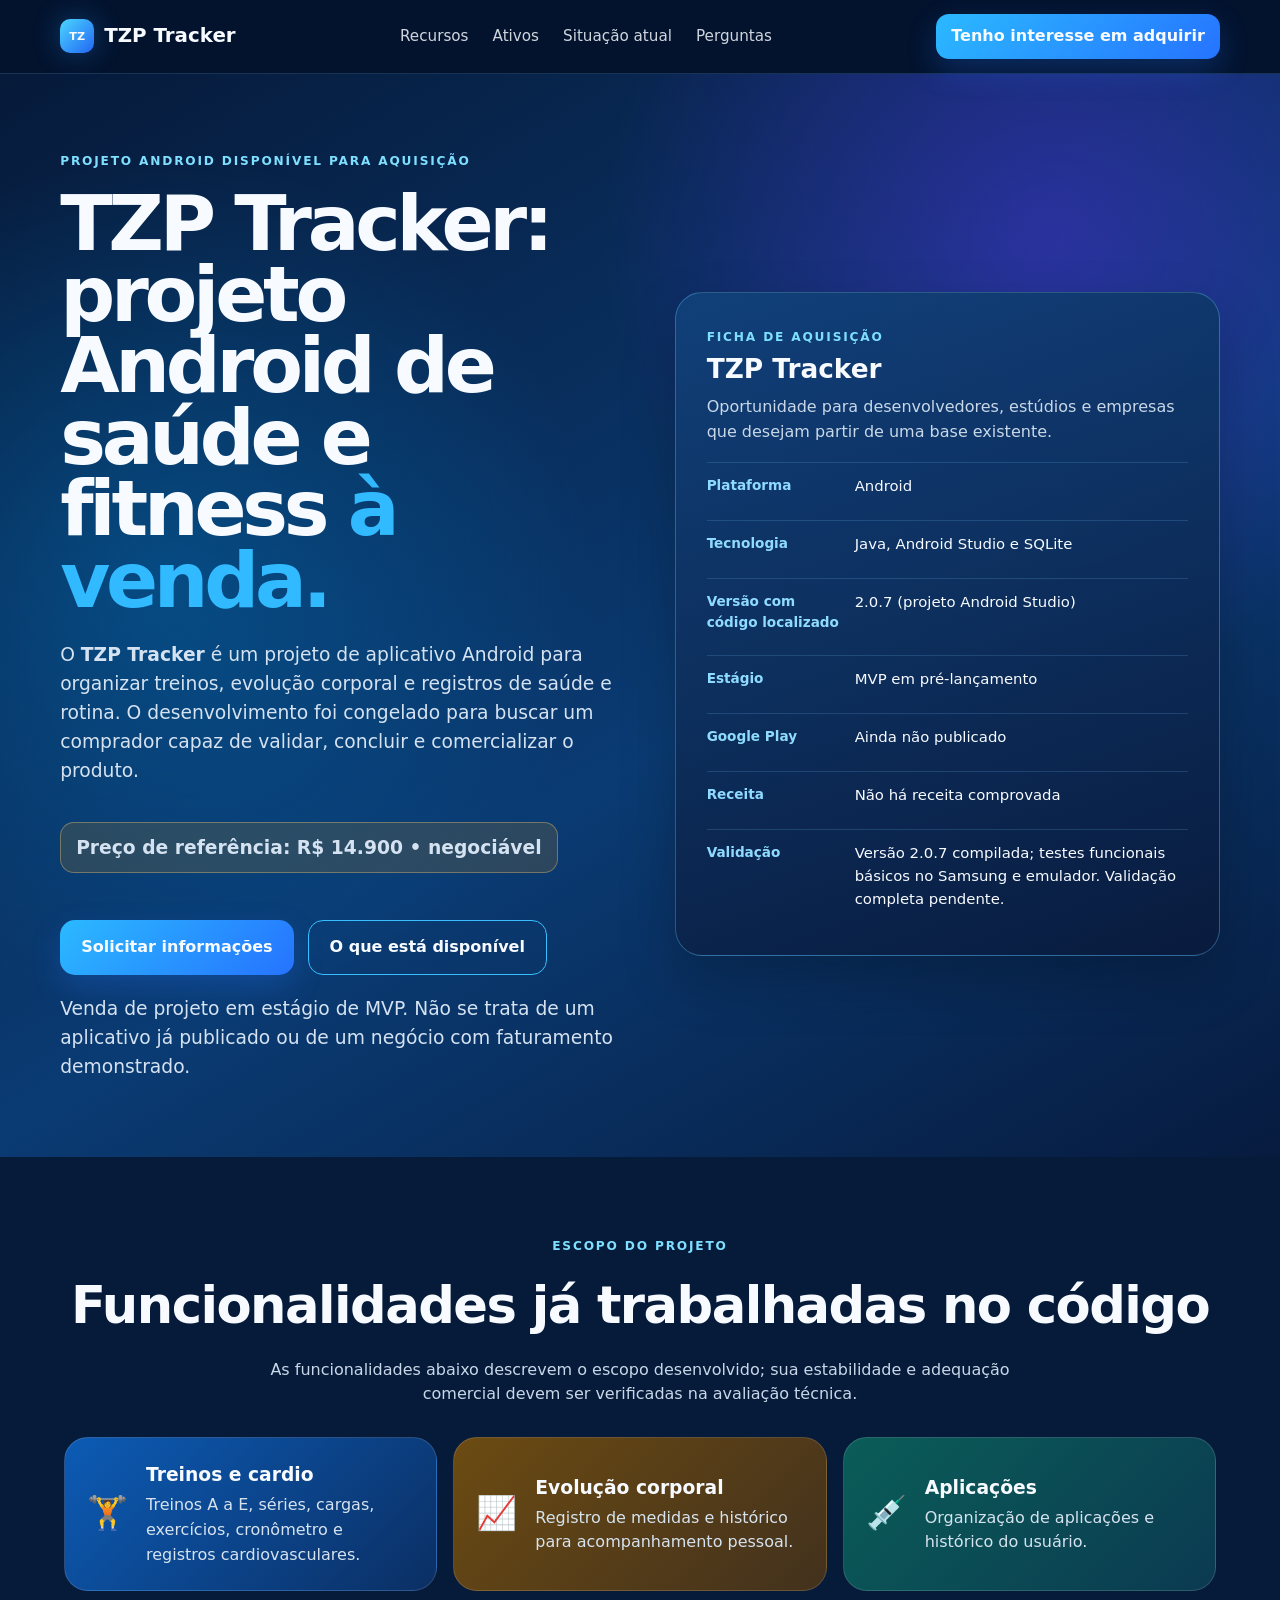
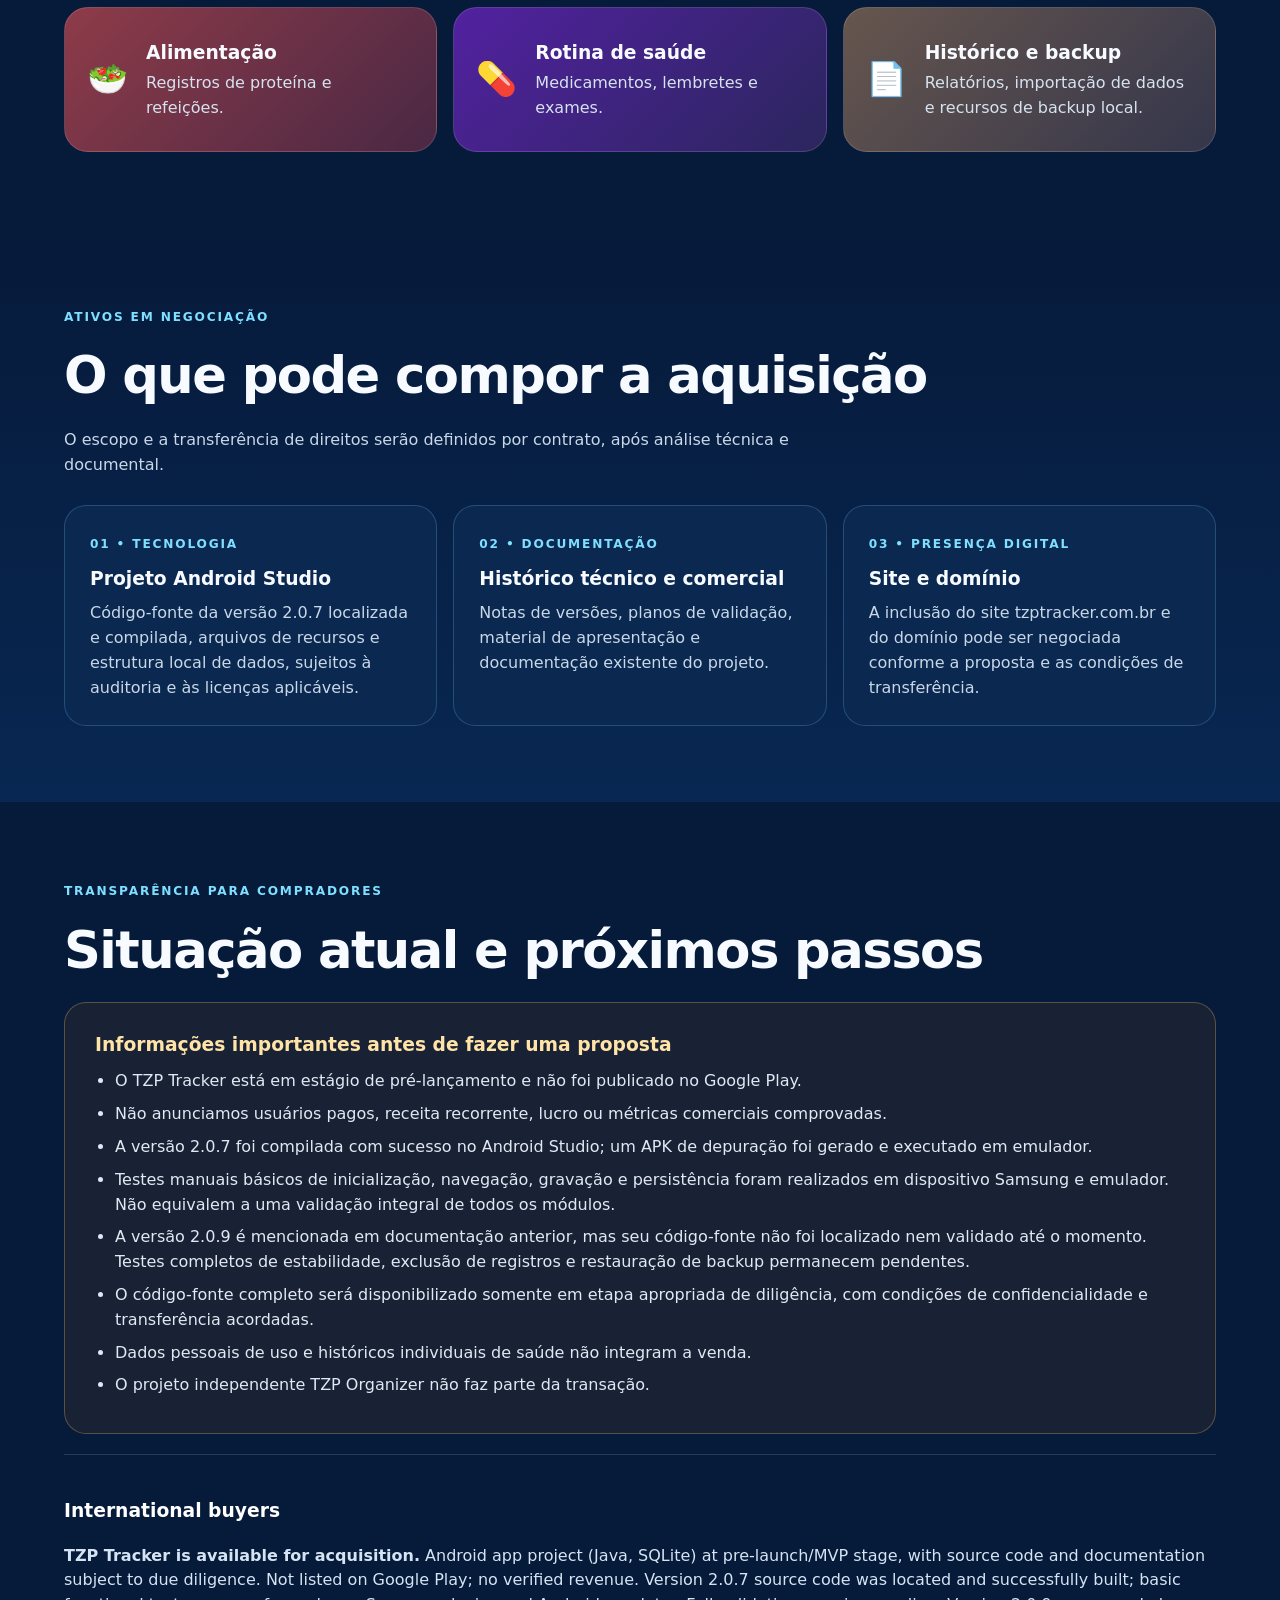
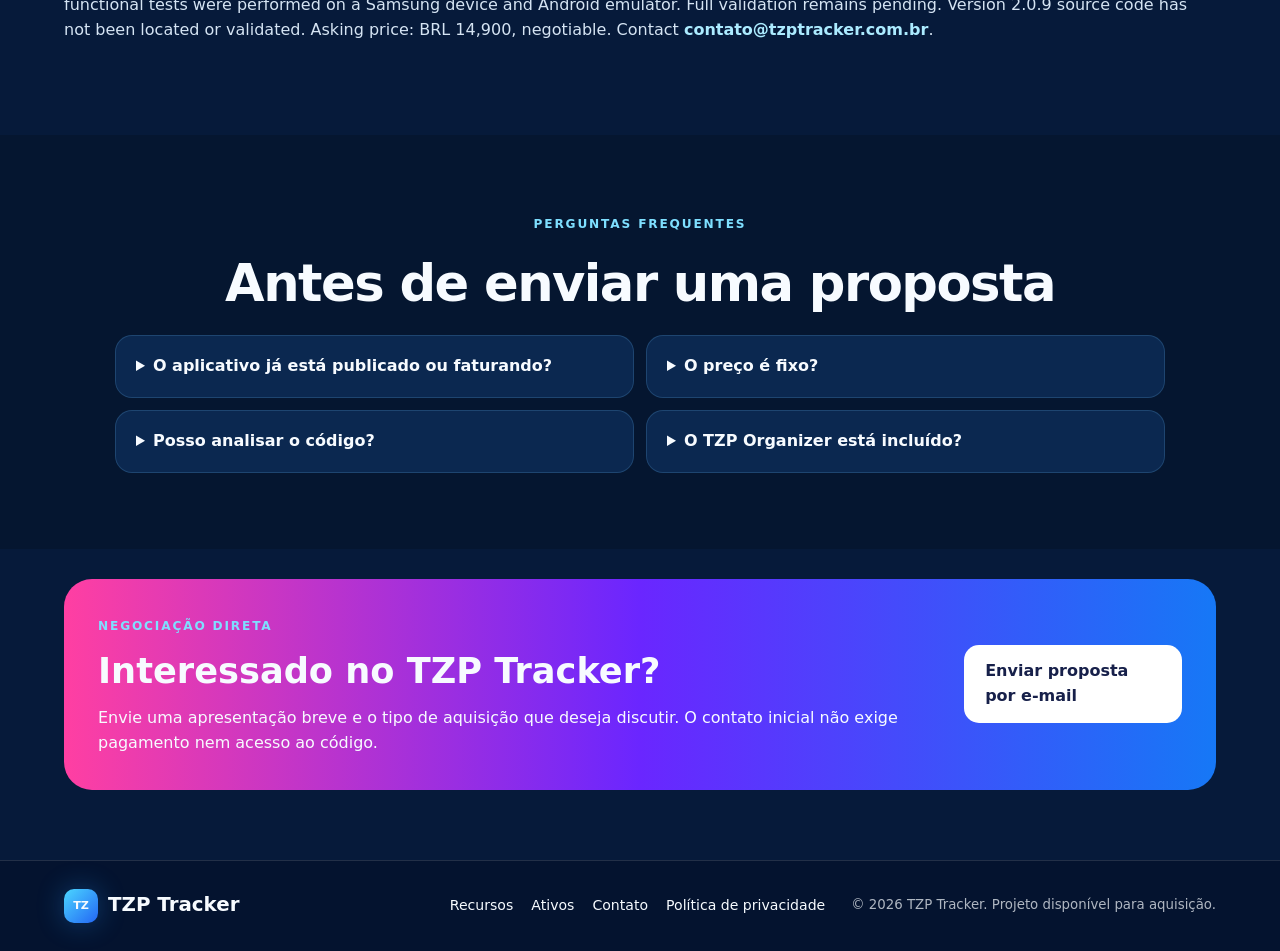
==== index.html @ 7b5dbbb0 "Clarify validated v2.0.7 source and outstanding v2.0.9 status" ====
<!doctype html>
<html lang="pt-BR">
<head>
  <meta charset="utf-8">
  <meta name="viewport" content="width=device-width, initial-scale=1">
  <title>TZP Tracker à venda | Código-fonte de App Android</title>
  <meta name="description" content="Projeto Android de saúde e fitness disponível para aquisição. Código-fonte Java, SQLite e documentação. MVP em pré-lançamento, sem receita comprovada.">
  <meta name="theme-color" content="#061a3a">
  <meta property="og:title" content="TZP Tracker disponível para aquisição">
  <meta property="og:description" content="Projeto Android em estágio de MVP: código-fonte, documentação e ativos digitais. Preço de referência R$ 14.900, negociável. Conheça as condições.">
  <meta property="og:type" content="website">
  <meta property="og:locale" content="pt_BR">
  <meta property="og:url" content="https://tzptracker.com.br/">
  <link rel="canonical" href="https://tzptracker.com.br/">
  <link rel="icon" href="favicon.svg" type="image/svg+xml">
  <link rel="stylesheet" href="styles.css">
  <style>
    .sale-panel{border:1px solid rgba(108,205,255,.34);border-radius:27px;background:linear-gradient(160deg,rgba(17,65,122,.97),rgba(9,27,61,.97));padding:31px;box-shadow:0 24px 55px rgba(0,0,0,.22)}
    .sale-panel h2{font-size:1.65rem;margin:0 0 6px}
    .sale-panel p{color:#c8d8e8;margin:0 0 17px}
    .sale-facts{display:grid;gap:10px;margin:0}
    .sale-facts div{padding:12px 0;border-top:1px solid rgba(116,201,255,.18);display:grid;grid-template-columns:138px 1fr;gap:10px}
    .sale-facts dt{color:#8edbff;font-size:.85rem;font-weight:800}
    .sale-facts dd{margin:0;color:#f7fbff;font-size:.93rem}
    .sale-price{display:inline-block;font-size:1.08rem;font-weight:800;color:#ffe5a4;background:rgba(199,135,20,.18);border:1px solid rgba(255,207,112,.35);padding:10px 15px;border-radius:14px}
    .sale-note{color:#bbccdf;font-size:.85rem}
    .acquisition-grid{display:grid;grid-template-columns:repeat(3,1fr);gap:16px}
    .acquisition-grid article{padding:25px;border:1px solid rgba(116,201,255,.23);border-radius:22px;background:#0b2850}
    .acquisition-grid h3{margin:8px 0}
    .acquisition-grid p{color:#c8d8e8;margin:0}
    .disclosure{padding:27px 30px;border-radius:22px;border:1px solid rgba(255,201,112,.28);background:rgba(151,96,21,.13)}
    .disclosure h3{margin:0 0 10px;color:#ffe3a7}
    .disclosure ul{margin:0;padding-left:20px;color:#e2e8f3}
    .disclosure li{margin:8px 0}
    .english-summary{border-top:1px solid rgba(255,255,255,.14);padding-top:22px;margin-top:20px;color:#d5e4f3}
    .english-summary h3{color:white}
    .faq-grid{grid-template-columns:1fr 1fr}
    @media(max-width:900px){.acquisition-grid{grid-template-columns:1fr}.sale-facts div{grid-template-columns:115px 1fr}}
    @media(max-width:760px){.hero{min-height:auto}.sale-panel{padding:22px}.sale-facts div{grid-template-columns:1fr;gap:3px}.faq-grid{grid-template-columns:1fr}}
  </style>
</head>
<body>
  <header class="nav">
    <a class="brand" href="#inicio" aria-label="TZP Tracker, início"><span class="brand-mark">TZ</span> TZP Tracker</a>
    <nav aria-label="Navegação principal">
      <a href="#recursos">Recursos</a>
      <a href="#ativos">Ativos</a>
      <a href="#transparencia">Situação atual</a>
      <a href="#faq">Perguntas</a>
    </nav>
    <a class="btn small" href="mailto:contato@tzptracker.com.br?subject=Interesse%20na%20aquisicao%20do%20TZP%20Tracker">Tenho interesse em adquirir</a>
  </header>
  <main id="inicio">
    <section class="hero">
      <div class="hero-copy">
        <span class="eyebrow">PROJETO ANDROID DISPONÍVEL PARA AQUISIÇÃO</span>
        <h1>TZP Tracker: projeto Android de saúde e fitness <span>à venda.</span></h1>
        <p>O <strong>TZP Tracker</strong> é um projeto de aplicativo Android para organizar treinos, evolução corporal e registros de saúde e rotina. O desenvolvimento foi congelado para buscar um comprador capaz de validar, concluir e comercializar o produto.</p>
        <p class="sale-price">Preço de referência: R$ 14.900 • negociável</p>
        <div class="actions">
          <a class="btn" href="mailto:contato@tzptracker.com.br?subject=Interesse%20na%20aquisicao%20do%20TZP%20Tracker&body=Ola%2C%20gostaria%20de%20receber%20mais%20informacoes%20sobre%20a%20aquisicao%20do%20TZP%20Tracker.">Solicitar informações</a>
          <a class="btn ghost" href="#ativos">O que está disponível</a>
        </div>
        <p class="sale-note">Venda de projeto em estágio de MVP. Não se trata de um aplicativo já publicado ou de um negócio com faturamento demonstrado.</p>
      </div>
      <aside class="sale-panel" aria-label="Resumo da oportunidade de aquisição">
        <span class="eyebrow">FICHA DE AQUISIÇÃO</span>
        <h2>TZP Tracker</h2>
        <p>Oportunidade para desenvolvedores, estúdios e empresas que desejam partir de uma base existente.</p>
        <dl class="sale-facts">
          <div><dt>Plataforma</dt><dd>Android</dd></div>
          <div><dt>Tecnologia</dt><dd>Java, Android Studio e SQLite</dd></div>
          <div><dt>Versão com código localizado</dt><dd>2.0.7 (projeto Android Studio)</dd></div>
          <div><dt>Estágio</dt><dd>MVP em pré-lançamento</dd></div>
          <div><dt>Google Play</dt><dd>Ainda não publicado</dd></div>
          <div><dt>Receita</dt><dd>Não há receita comprovada</dd></div>
          <div><dt>Validação</dt><dd>Versão 2.0.7 compilada; testes funcionais básicos no Samsung e emulador. Validação completa pendente.</dd></div>
        </dl>
      </aside>
    </section>

    <section class="section" id="recursos">
      <div class="section-head center-head">
        <span class="eyebrow">ESCOPO DO PROJETO</span>
        <h2>Funcionalidades já trabalhadas no código</h2>
        <p>As funcionalidades abaixo descrevem o escopo desenvolvido; sua estabilidade e adequação comercial devem ser verificadas na avaliação técnica.</p>
      </div>
      <div class="feature-grid">
        <article class="feature blue"><div class="icon">🏋️</div><div><h3>Treinos e cardio</h3><p>Treinos A a E, séries, cargas, exercícios, cronômetro e registros cardiovasculares.</p></div></article>
        <article class="feature amber"><div class="icon">📈</div><div><h3>Evolução corporal</h3><p>Registro de medidas e histórico para acompanhamento pessoal.</p></div></article>
        <article class="feature green"><div class="icon">💉</div><div><h3>Aplicações</h3><p>Organização de aplicações e histórico do usuário.</p></div></article>
        <article class="feature coral"><div class="icon">🥗</div><div><h3>Alimentação</h3><p>Registros de proteína e refeições.</p></div></article>
        <article class="feature violet"><div class="icon">💊</div><div><h3>Rotina de saúde</h3><p>Medicamentos, lembretes e exames.</p></div></article>
        <article class="feature sand"><div class="icon">📄</div><div><h3>Histórico e backup</h3><p>Relatórios, importação de dados e recursos de backup local.</p></div></article>
      </div>
    </section>

    <section class="section steps-section" id="ativos">
      <div class="section-head">
        <span class="eyebrow">ATIVOS EM NEGOCIAÇÃO</span>
        <h2>O que pode compor a aquisição</h2>
        <p>O escopo e a transferência de direitos serão definidos por contrato, após análise técnica e documental.</p>
      </div>
      <div class="acquisition-grid">
        <article><span class="eyebrow">01 • TECNOLOGIA</span><h3>Projeto Android Studio</h3><p>Código-fonte da versão 2.0.7 localizada e compilada, arquivos de recursos e estrutura local de dados, sujeitos à auditoria e às licenças aplicáveis.</p></article>
        <article><span class="eyebrow">02 • DOCUMENTAÇÃO</span><h3>Histórico técnico e comercial</h3><p>Notas de versões, planos de validação, material de apresentação e documentação existente do projeto.</p></article>
        <article><span class="eyebrow">03 • PRESENÇA DIGITAL</span><h3>Site e domínio</h3><p>A inclusão do site tzptracker.com.br e do domínio pode ser negociada conforme a proposta e as condições de transferência.</p></article>
      </div>
    </section>

    <section class="section" id="transparencia">
      <div class="section-head">
        <span class="eyebrow">TRANSPARÊNCIA PARA COMPRADORES</span>
        <h2>Situação atual e próximos passos</h2>
      </div>
      <div class="disclosure">
        <h3>Informações importantes antes de fazer uma proposta</h3>
        <ul>
          <li>O TZP Tracker está em estágio de pré-lançamento e não foi publicado no Google Play.</li>
          <li>Não anunciamos usuários pagos, receita recorrente, lucro ou métricas comerciais comprovadas.</li>
          <li>A versão 2.0.7 foi compilada com sucesso no Android Studio; um APK de depuração foi gerado e executado em emulador.</li>
          <li>Testes manuais básicos de inicialização, navegação, gravação e persistência foram realizados em dispositivo Samsung e emulador. Não equivalem a uma validação integral de todos os módulos.</li>
          <li>A versão 2.0.9 é mencionada em documentação anterior, mas seu código-fonte não foi localizado nem validado até o momento. Testes completos de estabilidade, exclusão de registros e restauração de backup permanecem pendentes.</li>
          <li>O código-fonte completo será disponibilizado somente em etapa apropriada de diligência, com condições de confidencialidade e transferência acordadas.</li>
          <li>Dados pessoais de uso e históricos individuais de saúde não integram a venda.</li>
          <li>O projeto independente TZP Organizer não faz parte da transação.</li>
        </ul>
      </div>
      <div class="english-summary" lang="en">
        <h3>International buyers</h3>
        <p><strong>TZP Tracker is available for acquisition.</strong> Android app project (Java, SQLite) at pre-launch/MVP stage, with source code and documentation subject to due diligence. Not listed on Google Play; no verified revenue. Version 2.0.7 source code was located and successfully built; basic functional tests were performed on a Samsung device and Android emulator. Full validation remains pending. Version 2.0.9 source code has not been located or validated. Asking price: BRL 14,900, negotiable. Contact <a class="text-link" href="mailto:contato@tzptracker.com.br?subject=TZP%20Tracker%20acquisition%20inquiry">contato@tzptracker.com.br</a>.</p>
      </div>
    </section>

    <section class="section faq-section" id="faq">
      <div class="section-head center-head">
        <span class="eyebrow">PERGUNTAS FREQUENTES</span>
        <h2>Antes de enviar uma proposta</h2>
      </div>
      <div class="faq-grid">
        <details><summary>O aplicativo já está publicado ou faturando?</summary><p>Não. É um projeto pré-lançamento, sem publicação no Google Play ou receita comprovada.</p></details>
        <details><summary>O preço é fixo?</summary><p>R$ 14.900 é o preço inicial de referência. Ofertas fundamentadas e diferentes formatos de aquisição podem ser avaliados.</p></details>
        <details><summary>Posso analisar o código?</summary><p>O conteúdo técnico pode ser disponibilizado em diligência apropriada, com proteção da propriedade intelectual e das informações privadas.</p></details>
        <details><summary>O TZP Organizer está incluído?</summary><p>Não. Apenas os ativos expressamente descritos no contrato de aquisição do TZP Tracker poderão ser transferidos.</p></details>
      </div>
    </section>

    <section class="cta" id="contato">
      <div>
        <span class="eyebrow">NEGOCIAÇÃO DIRETA</span>
        <h2>Interessado no TZP Tracker?</h2>
        <p>Envie uma apresentação breve e o tipo de aquisição que deseja discutir. O contato inicial não exige pagamento nem acesso ao código.</p>
      </div>
      <div class="cta-actions">
        <a class="btn light" href="mailto:contato@tzptracker.com.br?subject=Proposta%20de%20aquisicao%20TZP%20Tracker">Enviar proposta por e-mail</a>
      </div>
    </section>
  </main>
  <footer>
    <div class="brand"><span class="brand-mark">TZ</span> TZP Tracker</div>
    <div class="footer-links"><a href="#recursos">Recursos</a><a href="#ativos">Ativos</a><a href="#contato">Contato</a><a href="privacy.html">Política de privacidade</a></div>
    <small>© 2026 TZP Tracker. Projeto disponível para aquisição.</small>
  </footer>
</body>
</html>
---- styles.css ----
:root{--bg:#061a3a;--bg2:#082f62;--panel:#0d2d58;--text:#f7fbff;--muted:#c8d8e8;--line:rgba(116,201,255,.18);--blue:#279cff;--cyan:#39c7ff;--green:#18a983;--amber:#c88714;--purple:#7a38df;--coral:#c75d6a;--sand:#8a7568}*{box-sizing:border-box}html{scroll-behavior:smooth}body{margin:0;font-family:Inter,ui-sans-serif,system-ui,-apple-system,BlinkMacSystemFont,"Segoe UI",sans-serif;background:var(--bg);color:var(--text);line-height:1.55}a{color:inherit;text-decoration:none}.nav{position:sticky;top:0;z-index:30;display:flex;align-items:center;justify-content:space-between;gap:26px;padding:14px 4.7vw;background:rgba(4,19,46,.9);backdrop-filter:blur(18px);border-bottom:1px solid var(--line)}.brand{font-weight:850;font-size:1.24rem;display:flex;gap:10px;align-items:center;white-space:nowrap}.brand-mark{display:inline-grid;place-items:center;width:34px;height:34px;border-radius:10px;background:linear-gradient(135deg,#4bd6ff,#2366f4);font-size:.7rem;box-shadow:0 0 28px rgba(40,151,255,.32)}nav{display:flex;gap:24px}nav a{opacity:.84;font-size:.95rem}nav a:hover{opacity:1;color:#8be2ff}.btn{display:inline-flex;align-items:center;justify-content:center;padding:14px 21px;border-radius:15px;background:linear-gradient(135deg,#2bb9ff,#2673ff);font-weight:800;box-shadow:0 12px 30px rgba(36,118,255,.24);transition:.2s transform,.2s filter}.btn:hover{transform:translateY(-1px);filter:brightness(1.07)}.btn.small{padding:10px 15px;border-radius:13px}.btn.ghost{background:transparent;border:1px solid #39bfff;box-shadow:none}.btn.full{width:100%}.btn.warm{background:linear-gradient(135deg,#ffb02e,#ef7a1c);color:#15213b}.hero{min-height:730px;padding:74px 4.7vw 58px;display:grid;grid-template-columns:1.05fr 1fr;gap:42px;align-items:center;background:radial-gradient(circle at 82% 15%,rgba(92,49,246,.40),transparent 32%),radial-gradient(circle at 13% 47%,rgba(0,167,255,.25),transparent 34%),linear-gradient(150deg,#061a3a,#0a3b73 58%,#071b3f)}.eyebrow{font-size:.76rem;letter-spacing:.15em;font-weight:900;color:#7edfff}.hero h1{font-size:clamp(3.4rem,6vw,6.5rem);line-height:.93;margin:15px 0 24px;letter-spacing:-.055em}.hero h1 span{color:#31baff}.hero-copy>p{font-size:1.17rem;max-width:690px;color:#d4e2f1}.actions{display:flex;gap:14px;margin:28px 0 18px;flex-wrap:wrap}.launch-strip{display:flex;gap:10px;align-items:center;flex-wrap:wrap;margin:10px 0 26px;padding:11px 14px;border:1px solid rgba(255,193,78,.34);background:rgba(169,101,11,.15);border-radius:14px;font-size:.84rem;color:#ffe1a0}.launch-strip strong{color:#ffd06d}.badges{display:grid;grid-template-columns:repeat(4,1fr);gap:11px}.badges div{background:rgba(255,255,255,.055);border:1px solid var(--line);padding:12px;border-radius:15px;display:flex;gap:8px;align-items:center;font-size:.78rem}.badges strong{color:#43e3b0}.hero-visual{position:relative;min-height:570px}.phone{position:absolute;width:250px;height:500px;border:9px solid #080d19;border-radius:42px;background:linear-gradient(#0d3972,#071c3c);box-shadow:0 35px 65px rgba(0,0,0,.45);padding:26px 16px;color:white;overflow:hidden}.phone-top{width:85px;height:18px;border-radius:20px;background:#050913;margin:-20px auto 18px}.p1{left:2%;top:44px;transform:rotate(-8deg)}.p2{left:32%;top:0;z-index:2;background:linear-gradient(#681299,#20166f)}.p3{right:1%;top:50px;transform:rotate(7deg)}.app-title,.hello{font-size:1.35rem;font-weight:850}.quote{opacity:.8;margin:6px 0 16px}.mini-card{background:rgba(255,255,255,.08);border:1px solid rgba(255,255,255,.12);border-radius:14px;padding:12px;margin:12px 0;font-size:.8rem}.success{border-color:#39d69c;color:#95f3d0}.mini-grid{display:grid;grid-template-columns:1fr 1fr;gap:8px}.mini-grid span{background:#0b2850;padding:10px;border-radius:12px;font-size:.75rem}.timer{text-align:center;font-size:2rem;font-weight:850;margin:18px}.tiles{display:grid;grid-template-columns:1fr 1fr;gap:10px}.tiles span{padding:18px 10px;border-radius:14px;font-size:.72rem;font-weight:800}.purple{background:#7a38df}.amber{background:#b97b17}.green{background:#0f977c}.coral{background:#c75b67}.violet{background:#6d38b7}.sand{background:#8a7568}.chart{height:185px;display:flex;gap:12px;align-items:flex-end;padding:18px 4px}.chart i{display:block;flex:1;border-radius:10px 10px 0 0;background:linear-gradient(#3db3ff,#176be0)}.section{padding:76px 5vw}.section-head h2{font-size:clamp(2rem,4vw,3.2rem);margin:8px 0 12px;letter-spacing:-.03em}.section-head>p{color:var(--muted);max-width:750px;margin:0 0 28px}.center-head{text-align:center}.center-head>p{margin:0 auto 30px}.feature-grid{display:grid;grid-template-columns:repeat(3,1fr);gap:16px}.feature{min-height:145px;padding:22px;border-radius:24px;border:1px solid rgba(255,255,255,.13);display:flex;gap:18px;align-items:center;background:#0e2e5d}.feature .icon{font-size:2.05rem}.feature h3{margin:0 0 4px}.feature p{margin:0;color:#d6e3ef}.feature.green{background:linear-gradient(135deg,#0a5d58,#0b3a51)}.feature.blue{background:linear-gradient(135deg,#0c5bb5,#0b2f64)}.feature.amber{background:linear-gradient(135deg,#6c4b12,#42311d)}.feature.violet{background:linear-gradient(135deg,#5221a0,#2b265d)}.feature.coral{background:linear-gradient(135deg,#8e3b49,#4a2844)}.feature.sand{background:linear-gradient(135deg,#67564e,#34364b)}.steps-section{background:linear-gradient(180deg,#061a3a,#082752)}.steps{display:grid;grid-template-columns:repeat(3,1fr);gap:18px}.steps article{padding:28px;border-radius:25px;background:rgba(255,255,255,.055);border:1px solid var(--line)}.steps article>b{display:grid;place-items:center;width:42px;height:42px;border-radius:14px;background:linear-gradient(135deg,#35c3ff,#2668ff);font-size:1.1rem}.steps h3{margin:18px 0 5px}.steps p{color:var(--muted);margin:0}.pricing-section{background:radial-gradient(circle at 50% 0%,rgba(73,39,187,.24),transparent 35%),#061a3a}.pricing-grid{display:grid;grid-template-columns:repeat(4,1fr);gap:15px;align-items:stretch}.price-card{position:relative;padding:28px 22px 22px;border-radius:27px;background:linear-gradient(180deg,#0d2e5c,#081f43);border:1px solid rgba(91,192,255,.22);box-shadow:0 20px 45px rgba(0,0,0,.18);display:flex;flex-direction:column}.price-card.featured{border-color:#6ecfff;box-shadow:0 20px 60px rgba(26,140,255,.22);transform:translateY(-8px);background:linear-gradient(180deg,#123d77,#0a2550)}.price-card.pro-card{background:linear-gradient(180deg,#2d2367,#171f4b)}.price-card.white-label-card{background:linear-gradient(180deg,#5a421a,#2d2941)}.ribbon{position:absolute;top:-14px;left:18px;right:18px;padding:7px 10px;border-radius:999px;background:linear-gradient(90deg,#ffb42b,#ff8d1f);color:#172139;font-weight:900;font-size:.72rem;text-align:center;letter-spacing:.05em}.plan-kicker{color:#7ddfff;letter-spacing:.12em;font-size:.72rem;font-weight:900}.price-card h3{font-size:1.55rem;margin:8px 0 12px}.price{display:flex;align-items:baseline;gap:8px;margin-bottom:14px}.price strong,.intro-price strong{font-size:2rem}.price span,.intro-price span,.annual{font-size:.82rem;color:var(--muted)}.intro-price{display:flex;flex-direction:column;margin-bottom:4px;color:#ffcf70}.normal{margin-bottom:2px}.annual{margin:0 0 15px}.price-card ul{padding-left:18px;margin:0 0 20px;flex:1;color:#dbe6f2}.price-card li{margin:8px 0}.price-card small{display:block;color:#aebed0;font-size:.72rem;margin-top:11px}.pricing-note{text-align:center;color:#9fb1c5;font-size:.82rem;margin:22px auto 0;max-width:900px}.duo{display:grid;grid-template-columns:1fr 1fr;gap:22px}.audience{padding:34px;border-radius:28px;min-height:370px;border:1px solid rgba(255,255,255,.15)}.audience.user{background:linear-gradient(135deg,#7a177f,#282166)}.audience.pro{background:linear-gradient(135deg,#0f66a9,#063158)}.audience ul{padding-left:20px}.audience li{margin:8px 0}.text-link{font-weight:850;color:#abebff}.preview-grid{display:grid;grid-template-columns:repeat(3,1fr);gap:18px}.preview-card{border-radius:25px;padding:34px;font-size:1.1rem;min-height:180px;display:flex;flex-direction:column;justify-content:flex-end;gap:8px}.preview-card span{opacity:.82}.faq-section{background:#051630}.faq-grid{max-width:1050px;margin:auto;display:grid;grid-template-columns:1fr 1fr;gap:12px}.faq-grid details{background:#0b2850;border:1px solid var(--line);border-radius:17px;padding:18px 20px}.faq-grid summary{cursor:pointer;font-weight:800}.faq-grid p{color:var(--muted);margin:12px 0 0}.cta{margin:30px 5vw 70px;padding:34px;border-radius:28px;display:flex;justify-content:space-between;gap:30px;align-items:center;background:linear-gradient(90deg,#ff3fa2,#6a26ff,#1678f6)}.cta h2{font-size:2.2rem;margin:7px 0}.cta p{margin:0}.cta-actions{display:flex;gap:10px;flex-wrap:wrap}.btn.light{background:#fff;color:#17204a;box-shadow:none}.light-ghost{border-color:#fff}footer{display:grid;grid-template-columns:1fr auto auto;gap:26px;align-items:center;padding:28px 5vw;border-top:1px solid rgba(255,255,255,.12);background:#04132f}.footer-links{display:flex;gap:18px;font-size:.88rem}footer small{opacity:.7}@media(max-width:1180px){nav{display:none}.pricing-grid{grid-template-columns:1fr 1fr}.hero{grid-template-columns:1fr}.hero-visual{min-height:540px}.feature-grid{grid-template-columns:repeat(2,1fr)}}@media(max-width:760px){.nav .btn.small{display:none}.hero{padding-top:45px}.hero h1{font-size:3.3rem}.hero-visual{min-height:460px}.phone{width:185px;height:405px;border-radius:30px;padding:22px 12px}.p1{left:0}.p2{left:26%}.p3{right:0}.feature-grid,.steps,.pricing-grid,.duo,.preview-grid,.faq-grid{grid-template-columns:1fr}.price-card.featured{transform:none}.badges{grid-template-columns:1fr 1fr}.cta{flex-direction:column;align-items:flex-start}.cta-actions,.cta .btn{width:100%}.cta-actions{flex-direction:column}footer{grid-template-columns:1fr}.footer-links{flex-wrap:wrap}.launch-strip{align-items:flex-start;flex-direction:column}}
/* refinamentos comerciais v2.1 */
.launch-strip{padding:9px 13px;margin:8px 0 22px;min-height:48px}
.launch-strip span b{color:#fff2c9}
.mini-badge{align-self:flex-start;margin:-4px 0 10px;padding:6px 9px;border-radius:999px;background:rgba(125,223,255,.10);border:1px solid rgba(125,223,255,.24);color:#9de9ff;font-size:.66rem;font-weight:900;letter-spacing:.08em}
.pro-badge{background:rgba(174,132,255,.13);border-color:rgba(190,150,255,.25);color:#d5bcff}
.subtle-note{margin:-4px 0 14px;color:#aabbd0;font-size:.79rem}
.white-price{display:flex;flex-direction:column;gap:2px;margin:4px 0 8px}
.white-price span{font-size:.8rem;color:#e6d1a4;text-transform:uppercase;letter-spacing:.08em;font-weight:800}
.white-price strong{font-size:2.05rem;line-height:1.05;white-space:nowrap}
.choice-strip{margin:34px auto 0;padding:24px 26px;border-radius:24px;border:1px solid rgba(255,255,255,.12);background:linear-gradient(135deg,rgba(13,47,97,.92),rgba(60,34,95,.86));display:flex;align-items:center;justify-content:space-between;gap:26px;max-width:1240px}
.choice-strip h3{font-size:1.55rem;margin:6px 0 4px}
.choice-strip p{margin:0;color:#c7d7e9}
.choice-actions{display:flex;gap:10px;flex-wrap:wrap;justify-content:flex-end}
.choice-actions a{padding:12px 15px;border-radius:13px;background:rgba(255,255,255,.08);border:1px solid rgba(255,255,255,.16);font-weight:800}
.choice-actions a:hover{background:rgba(255,255,255,.13)}
@media(max-width:760px){
  .choice-strip{flex-direction:column;align-items:stretch}
  .choice-actions{flex-direction:column}
  .choice-actions a{text-align:center}
}
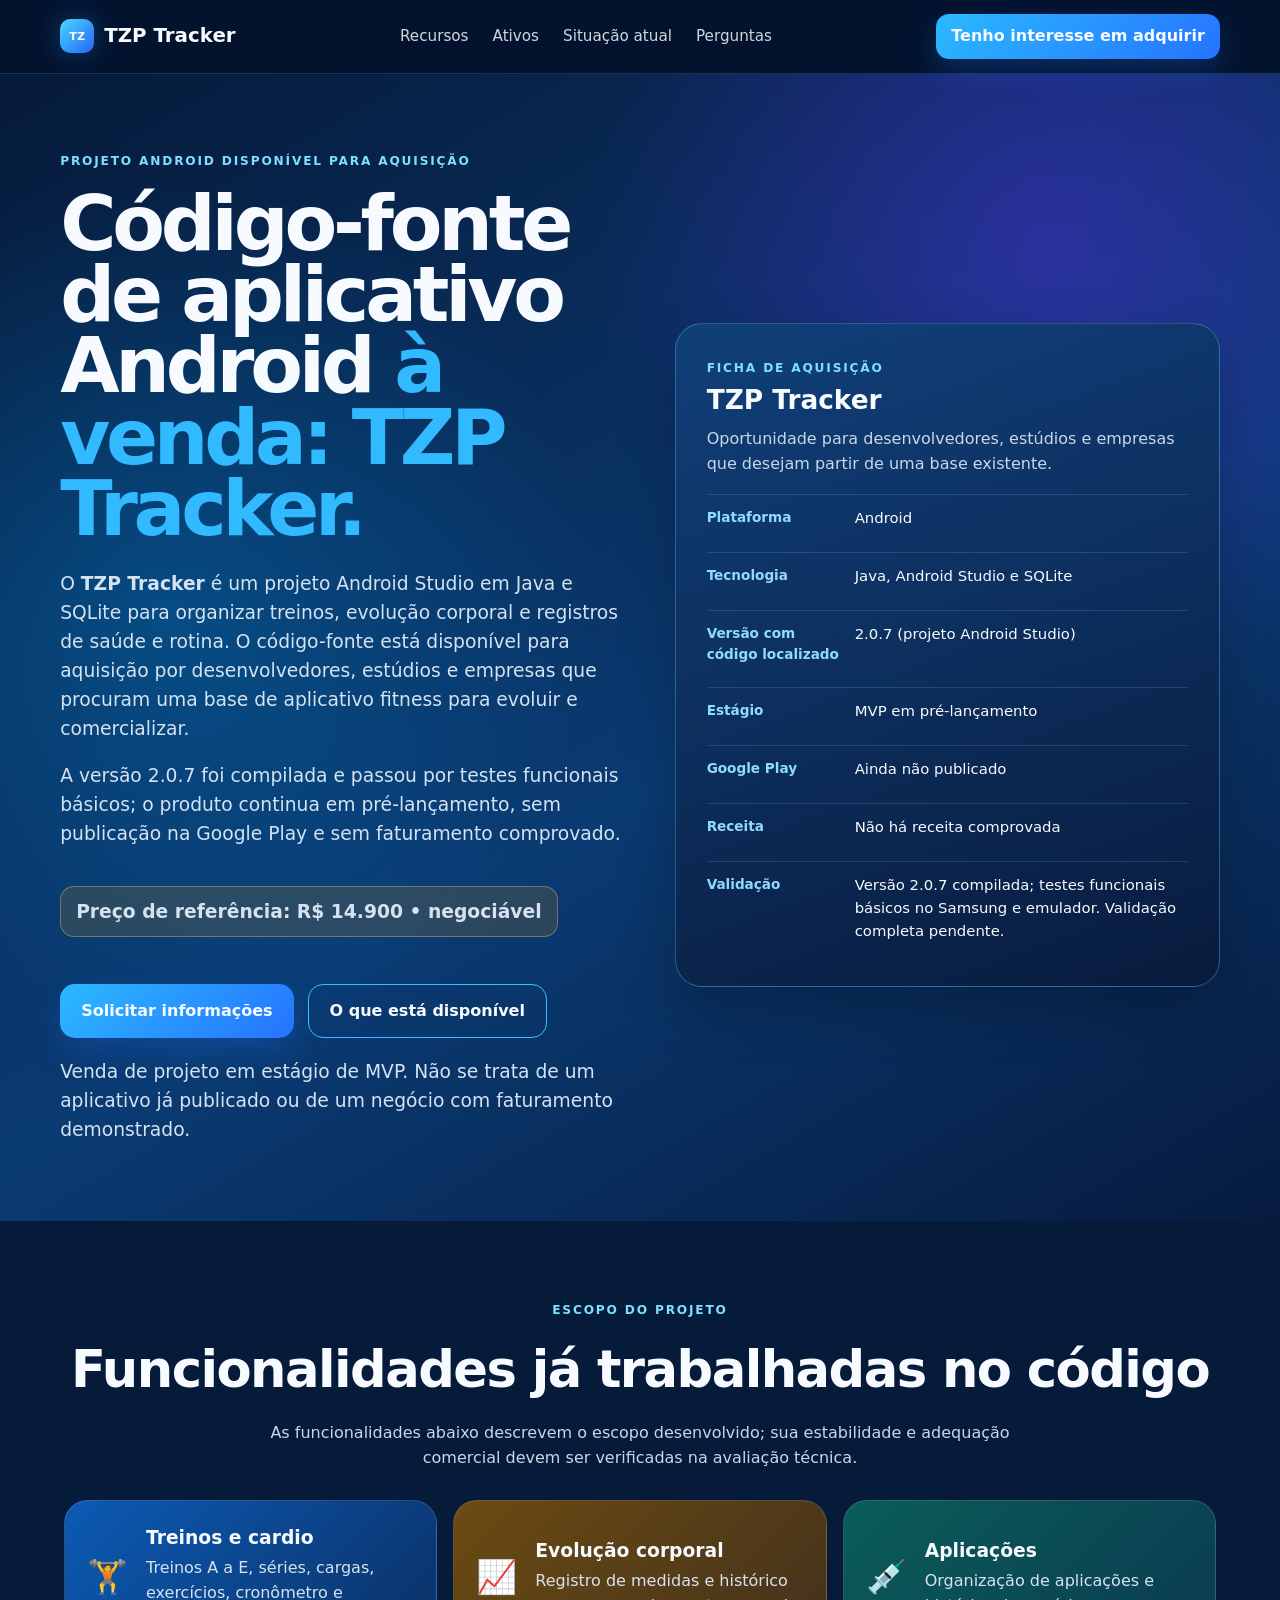
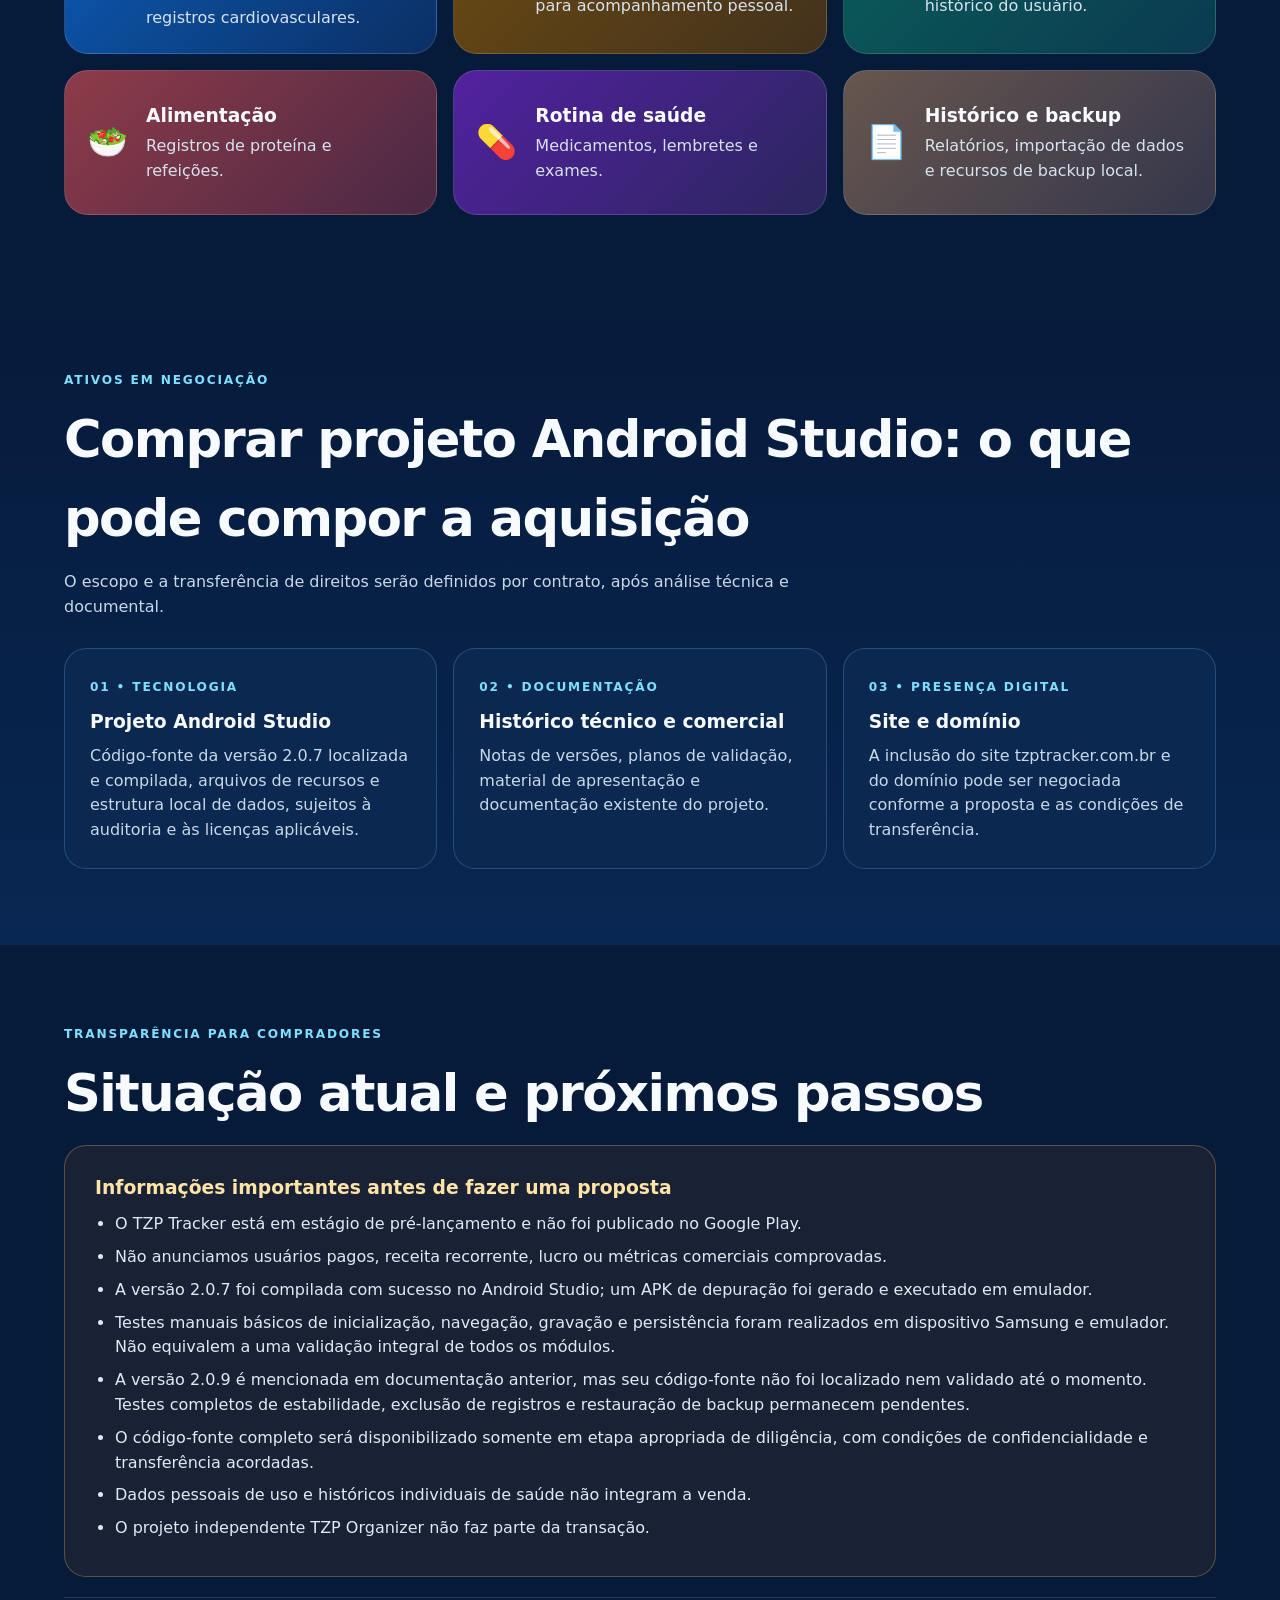
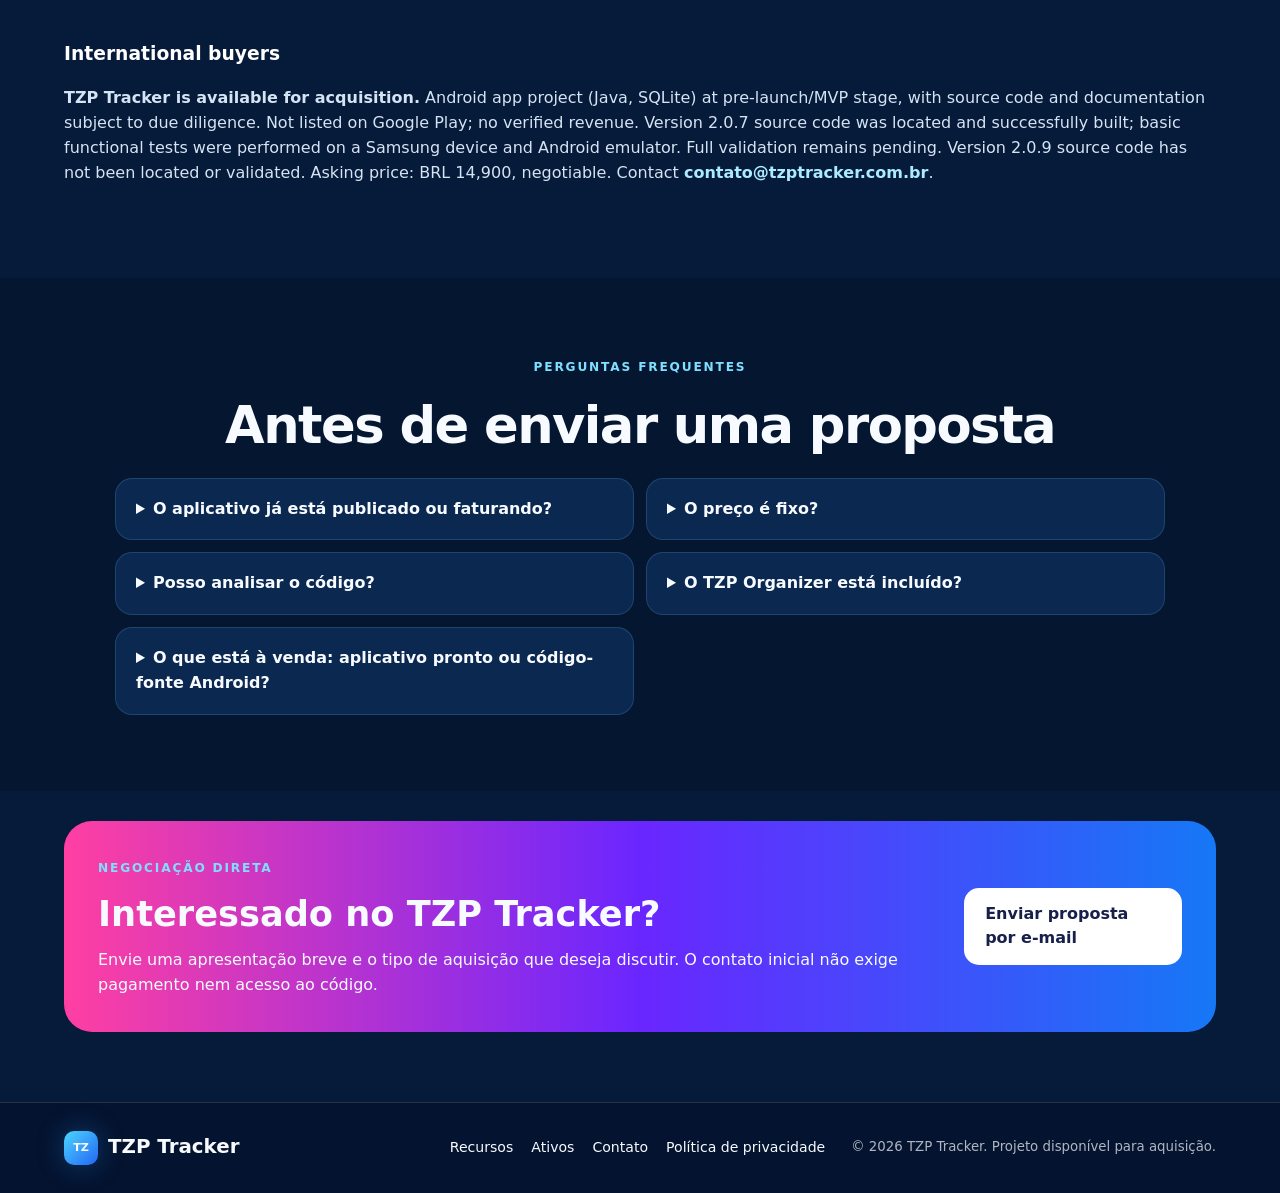
==== commit 495eca01: "Target commercial Android source-code acquisition searches" ====
--- a/index.html
+++ b/index.html
@@ -3,8 +3,8 @@
 <head>
   <meta charset="utf-8">
   <meta name="viewport" content="width=device-width, initial-scale=1">
-  <title>TZP Tracker à venda | Código-fonte de App Android</title>
-  <meta name="description" content="Projeto Android de saúde e fitness disponível para aquisição. Código-fonte Java, SQLite e documentação. MVP em pré-lançamento, sem receita comprovada.">
+  <title>Código-fonte de App Android à Venda | TZP Tracker</title>
+  <meta name="description" content="Compre o código-fonte do TZP Tracker, projeto Android Studio em Java e SQLite. MVP fitness 2.0.7 compilado. À venda por R$ 14.900, negociável.">
   <meta name="theme-color" content="#061a3a">
   <meta property="og:title" content="TZP Tracker disponível para aquisição">
   <meta property="og:description" content="Projeto Android em estágio de MVP: código-fonte, documentação e ativos digitais. Preço de referência R$ 14.900, negociável. Conheça as condições.">
@@ -54,8 +54,9 @@
     <section class="hero">
       <div class="hero-copy">
         <span class="eyebrow">PROJETO ANDROID DISPONÍVEL PARA AQUISIÇÃO</span>
-        <h1>TZP Tracker: projeto Android de saúde e fitness <span>à venda.</span></h1>
-        <p>O <strong>TZP Tracker</strong> é um projeto de aplicativo Android para organizar treinos, evolução corporal e registros de saúde e rotina. O desenvolvimento foi congelado para buscar um comprador capaz de validar, concluir e comercializar o produto.</p>
+        <h1>Código-fonte de aplicativo Android <span>à venda: TZP Tracker.</span></h1>
+        <p>O <strong>TZP Tracker</strong> é um projeto Android Studio em Java e SQLite para organizar treinos, evolução corporal e registros de saúde e rotina. O código-fonte está disponível para aquisição por desenvolvedores, estúdios e empresas que procuram uma base de aplicativo fitness para evoluir e comercializar.</p>
+        <p>A versão 2.0.7 foi compilada e passou por testes funcionais básicos; o produto continua em pré-lançamento, sem publicação na Google Play e sem faturamento comprovado.</p>
         <p class="sale-price">Preço de referência: R$ 14.900 • negociável</p>
         <div class="actions">
           <a class="btn" href="mailto:contato@tzptracker.com.br?subject=Interesse%20na%20aquisicao%20do%20TZP%20Tracker&body=Ola%2C%20gostaria%20de%20receber%20mais%20informacoes%20sobre%20a%20aquisicao%20do%20TZP%20Tracker.">Solicitar informações</a>
@@ -98,7 +99,7 @@
     <section class="section steps-section" id="ativos">
       <div class="section-head">
         <span class="eyebrow">ATIVOS EM NEGOCIAÇÃO</span>
-        <h2>O que pode compor a aquisição</h2>
+        <h2>Comprar projeto Android Studio: o que pode compor a aquisição</h2>
         <p>O escopo e a transferência de direitos serão definidos por contrato, após análise técnica e documental.</p>
       </div>
       <div class="acquisition-grid">
@@ -142,6 +143,7 @@
         <details><summary>O preço é fixo?</summary><p>R$ 14.900 é o preço inicial de referência. Ofertas fundamentadas e diferentes formatos de aquisição podem ser avaliados.</p></details>
         <details><summary>Posso analisar o código?</summary><p>O conteúdo técnico pode ser disponibilizado em diligência apropriada, com proteção da propriedade intelectual e das informações privadas.</p></details>
         <details><summary>O TZP Organizer está incluído?</summary><p>Não. Apenas os ativos expressamente descritos no contrato de aquisição do TZP Tracker poderão ser transferidos.</p></details>
+        <details><summary>O que está à venda: aplicativo pronto ou código-fonte Android?</summary><p>Está disponível para negociação o projeto Android Studio com código-fonte da versão 2.0.7, documentação existente e outros ativos expressamente acordados. Trata-se de um MVP em pré-lançamento, não de um aplicativo publicado ou negócio com receita comprovada.</p></details>
       </div>
     </section>
 
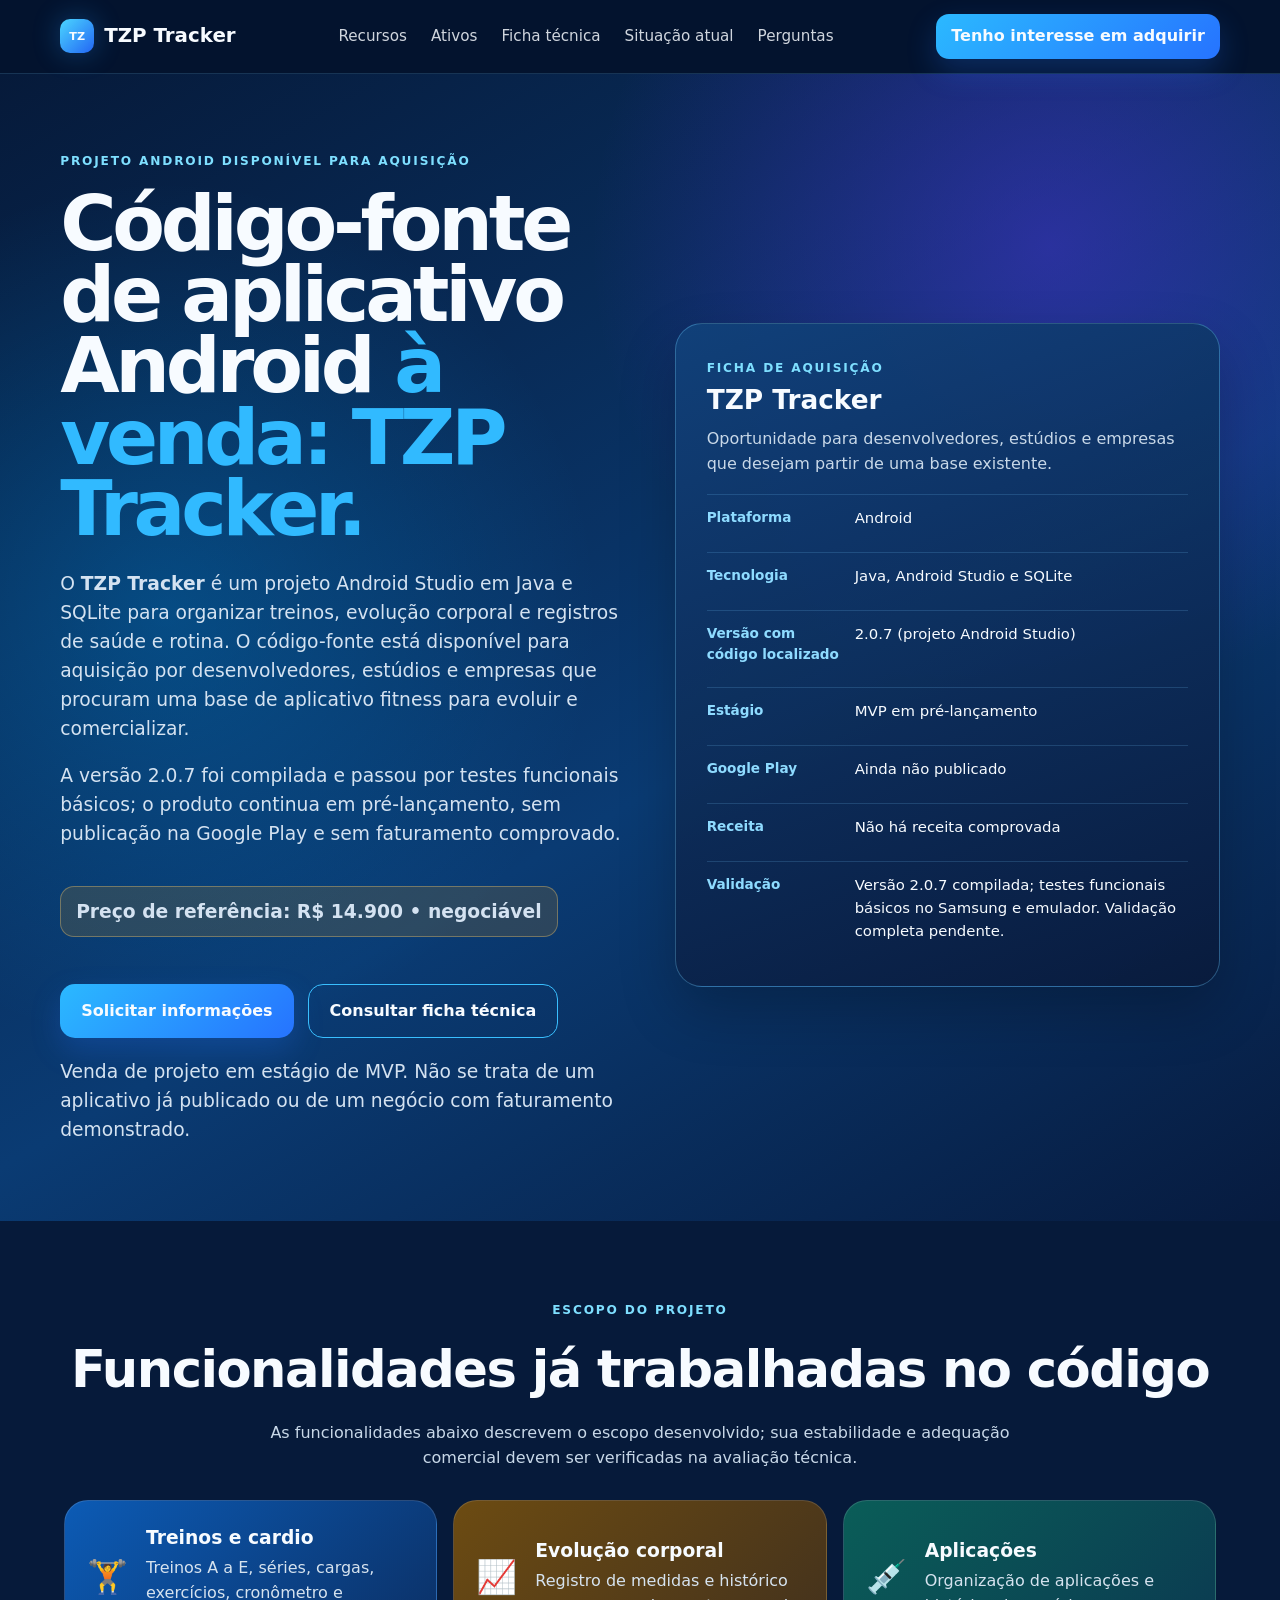
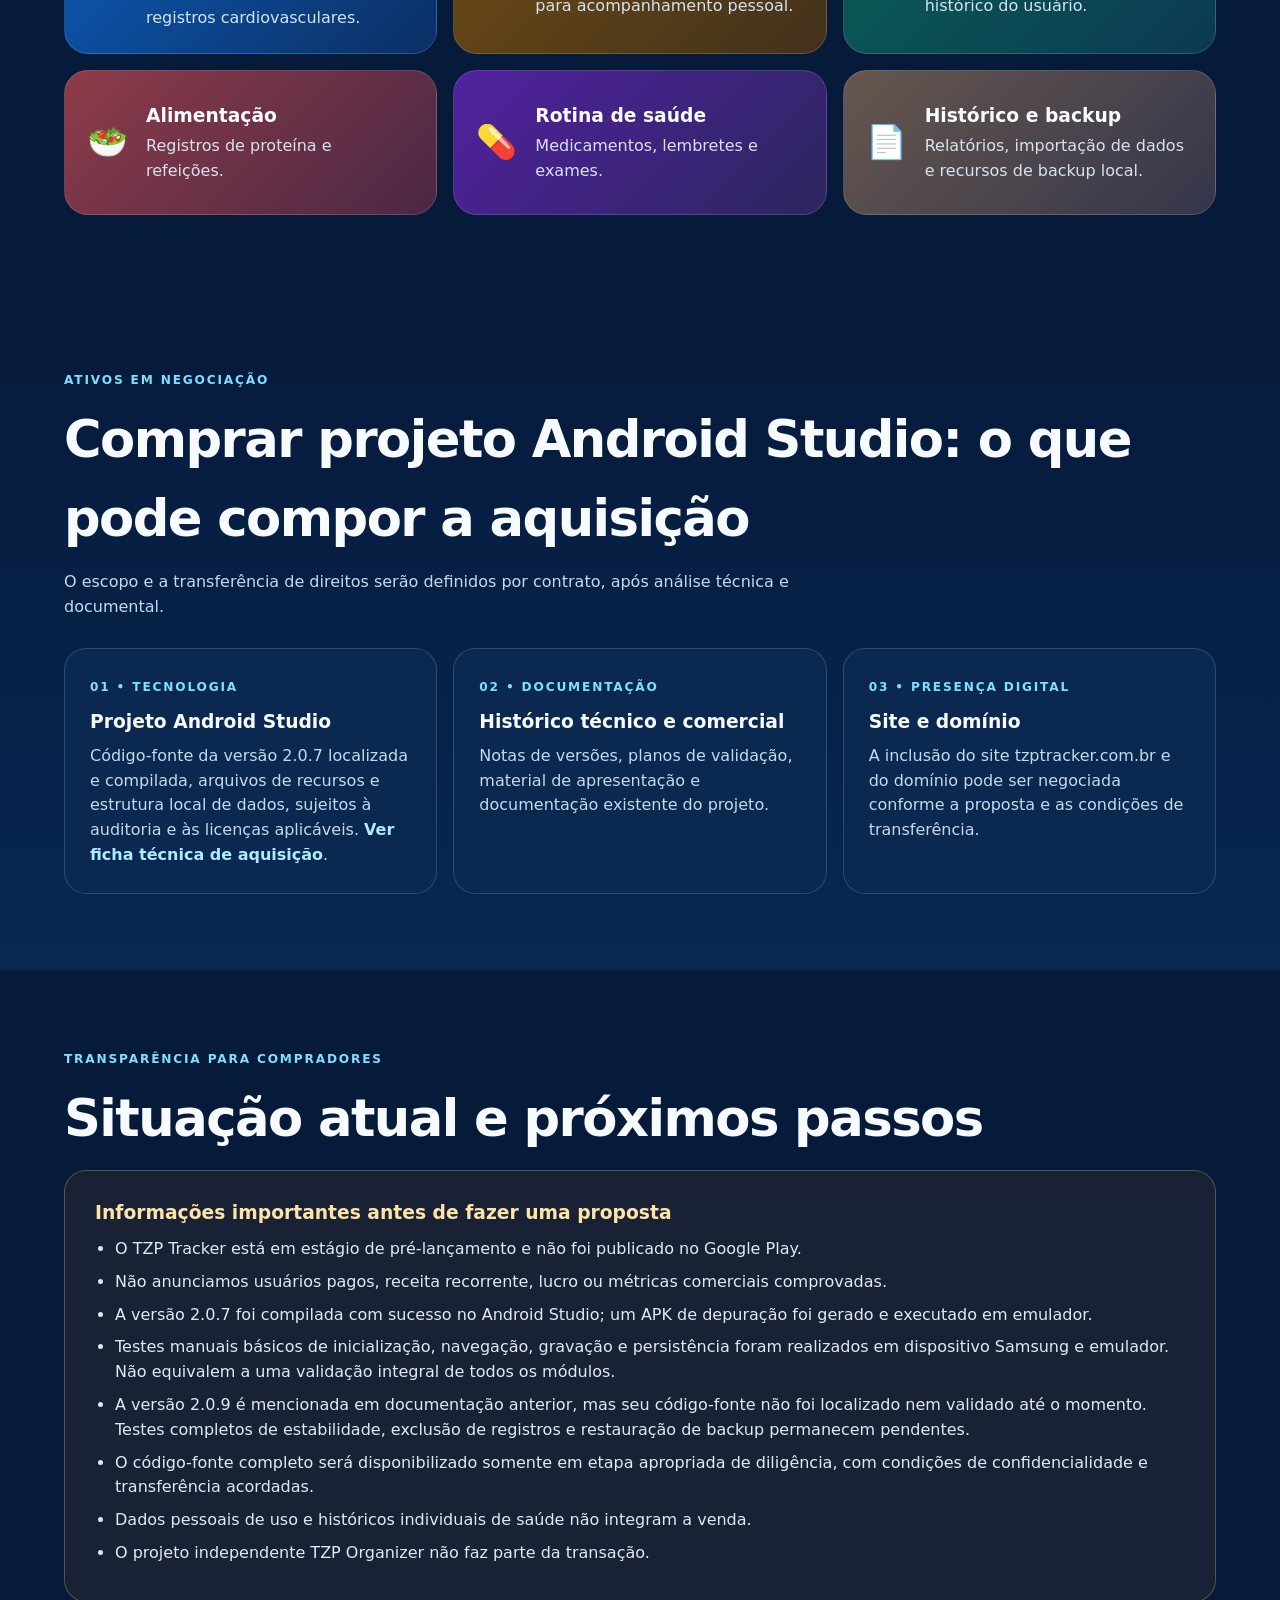
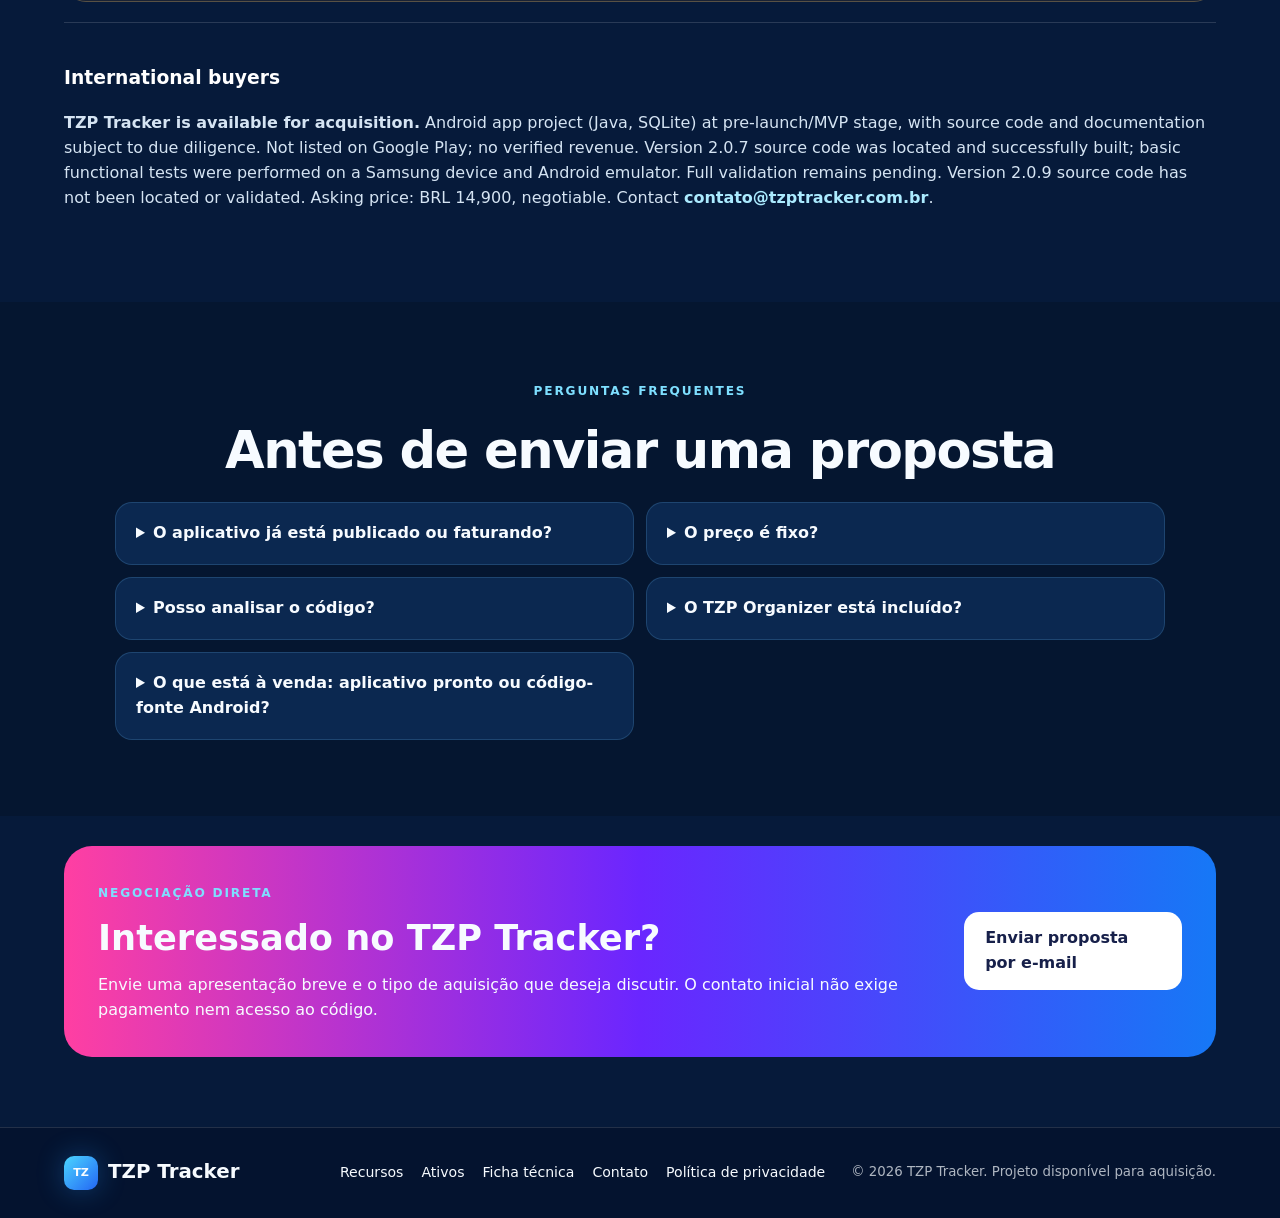
==== commit bbb974a8: "Link homepage navigation and acquisition section to technical page" ====
--- a/index.html
+++ b/index.html
@@ -45,6 +45,7 @@
     <nav aria-label="Navegação principal">
       <a href="#recursos">Recursos</a>
       <a href="#ativos">Ativos</a>
+      <a href="projeto-android/">Ficha técnica</a>
       <a href="#transparencia">Situação atual</a>
       <a href="#faq">Perguntas</a>
     </nav>
@@ -60,7 +61,7 @@
         <p class="sale-price">Preço de referência: R$ 14.900 • negociável</p>
         <div class="actions">
           <a class="btn" href="mailto:contato@tzptracker.com.br?subject=Interesse%20na%20aquisicao%20do%20TZP%20Tracker&body=Ola%2C%20gostaria%20de%20receber%20mais%20informacoes%20sobre%20a%20aquisicao%20do%20TZP%20Tracker.">Solicitar informações</a>
-          <a class="btn ghost" href="#ativos">O que está disponível</a>
+          <a class="btn ghost" href="projeto-android/">Consultar ficha técnica</a>
         </div>
         <p class="sale-note">Venda de projeto em estágio de MVP. Não se trata de um aplicativo já publicado ou de um negócio com faturamento demonstrado.</p>
       </div>
@@ -103,7 +104,7 @@
         <p>O escopo e a transferência de direitos serão definidos por contrato, após análise técnica e documental.</p>
       </div>
       <div class="acquisition-grid">
-        <article><span class="eyebrow">01 • TECNOLOGIA</span><h3>Projeto Android Studio</h3><p>Código-fonte da versão 2.0.7 localizada e compilada, arquivos de recursos e estrutura local de dados, sujeitos à auditoria e às licenças aplicáveis.</p></article>
+        <article><span class="eyebrow">01 • TECNOLOGIA</span><h3>Projeto Android Studio</h3><p>Código-fonte da versão 2.0.7 localizada e compilada, arquivos de recursos e estrutura local de dados, sujeitos à auditoria e às licenças aplicáveis. <a class="text-link" href="projeto-android/">Ver ficha técnica de aquisição</a>.</p></article>
         <article><span class="eyebrow">02 • DOCUMENTAÇÃO</span><h3>Histórico técnico e comercial</h3><p>Notas de versões, planos de validação, material de apresentação e documentação existente do projeto.</p></article>
         <article><span class="eyebrow">03 • PRESENÇA DIGITAL</span><h3>Site e domínio</h3><p>A inclusão do site tzptracker.com.br e do domínio pode ser negociada conforme a proposta e as condições de transferência.</p></article>
       </div>
@@ -160,7 +161,7 @@
   </main>
   <footer>
     <div class="brand"><span class="brand-mark">TZ</span> TZP Tracker</div>
-    <div class="footer-links"><a href="#recursos">Recursos</a><a href="#ativos">Ativos</a><a href="#contato">Contato</a><a href="privacy.html">Política de privacidade</a></div>
+    <div class="footer-links"><a href="#recursos">Recursos</a><a href="#ativos">Ativos</a><a href="projeto-android/">Ficha técnica</a><a href="#contato">Contato</a><a href="privacy.html">Política de privacidade</a></div>
     <small>© 2026 TZP Tracker. Projeto disponível para aquisição.</small>
   </footer>
 </body>
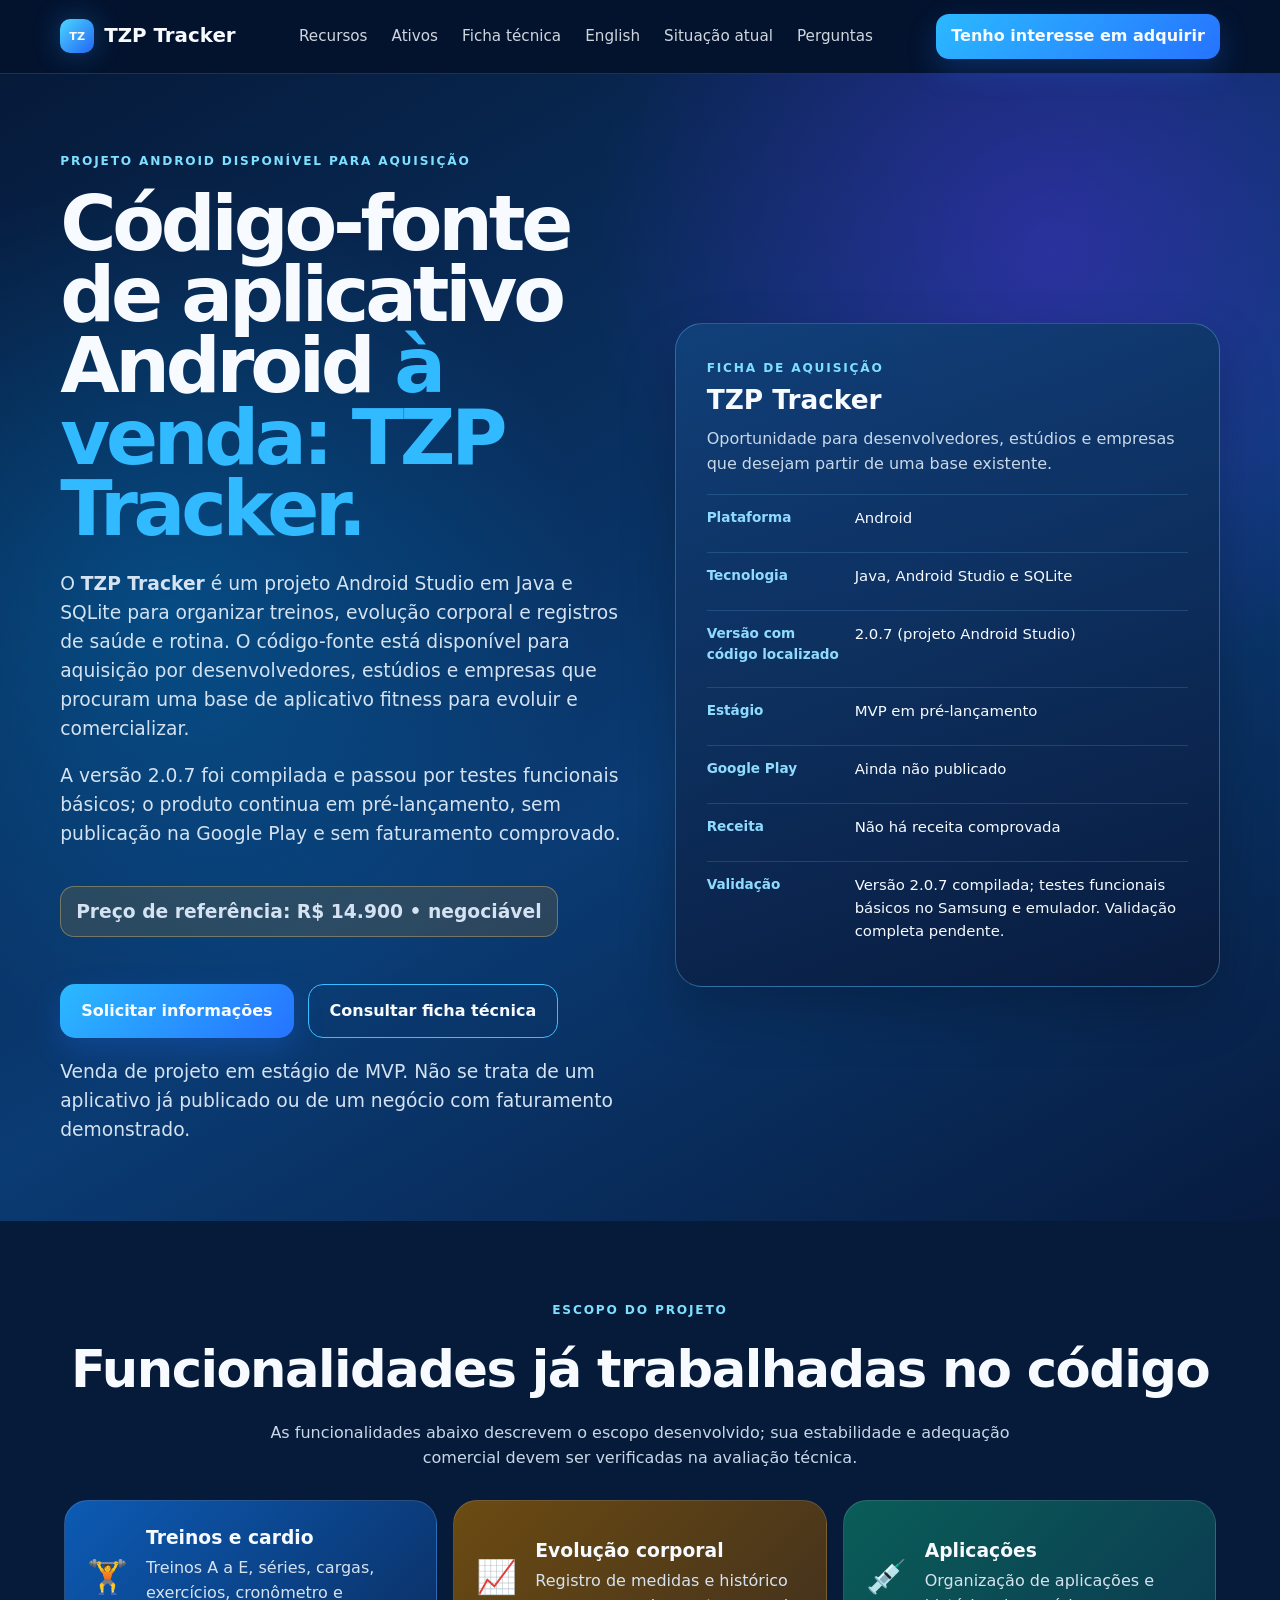
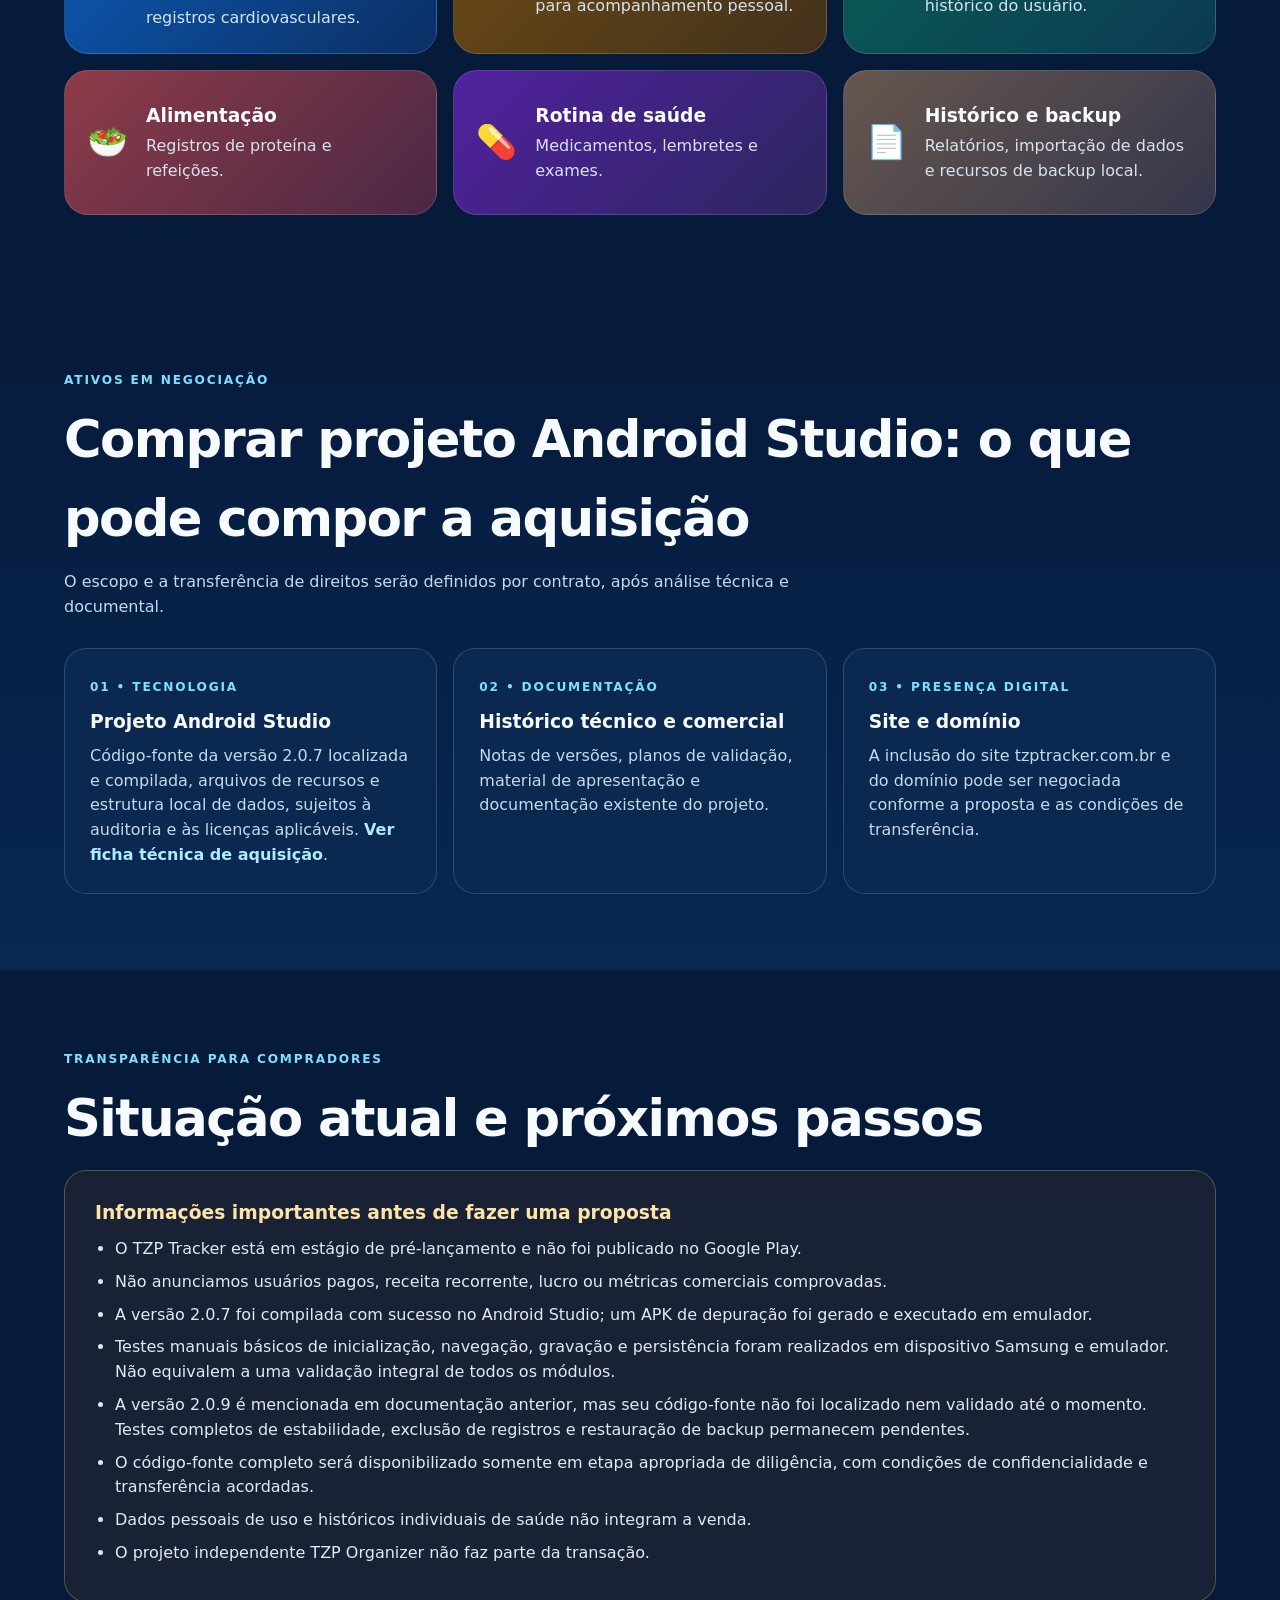
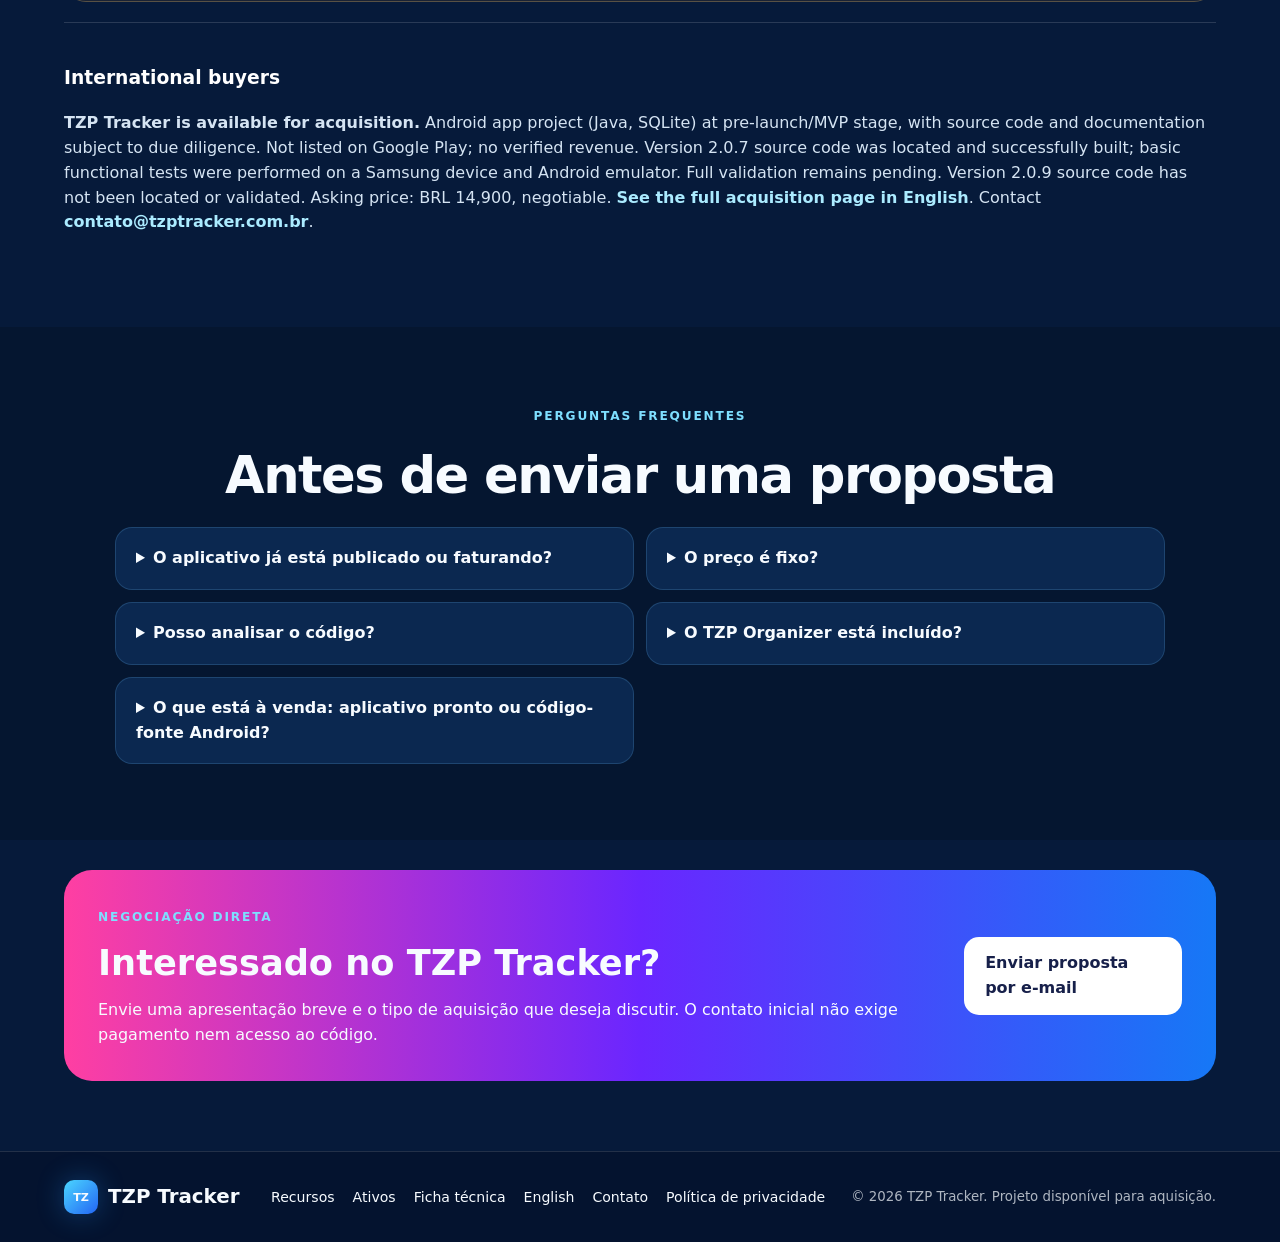
==== commit f5446db7: "Link English acquisition page and add hreflang for international SEO" ====
--- a/index.html
+++ b/index.html
@@ -12,6 +12,8 @@
   <meta property="og:locale" content="pt_BR">
   <meta property="og:url" content="https://tzptracker.com.br/">
   <link rel="canonical" href="https://tzptracker.com.br/">
+  <link rel="alternate" hreflang="pt-BR" href="https://tzptracker.com.br/">
+  <link rel="alternate" hreflang="en" href="https://tzptracker.com.br/en/">
   <link rel="icon" href="favicon.svg" type="image/svg+xml">
   <link rel="stylesheet" href="styles.css">
   <style>
@@ -46,6 +48,7 @@
       <a href="#recursos">Recursos</a>
       <a href="#ativos">Ativos</a>
       <a href="projeto-android/">Ficha técnica</a>
+      <a href="en/" lang="en" hreflang="en">English</a>
       <a href="#transparencia">Situação atual</a>
       <a href="#faq">Perguntas</a>
     </nav>
@@ -130,7 +133,7 @@
       </div>
       <div class="english-summary" lang="en">
         <h3>International buyers</h3>
-        <p><strong>TZP Tracker is available for acquisition.</strong> Android app project (Java, SQLite) at pre-launch/MVP stage, with source code and documentation subject to due diligence. Not listed on Google Play; no verified revenue. Version 2.0.7 source code was located and successfully built; basic functional tests were performed on a Samsung device and Android emulator. Full validation remains pending. Version 2.0.9 source code has not been located or validated. Asking price: BRL 14,900, negotiable. Contact <a class="text-link" href="mailto:contato@tzptracker.com.br?subject=TZP%20Tracker%20acquisition%20inquiry">contato@tzptracker.com.br</a>.</p>
+        <p><strong>TZP Tracker is available for acquisition.</strong> Android app project (Java, SQLite) at pre-launch/MVP stage, with source code and documentation subject to due diligence. Not listed on Google Play; no verified revenue. Version 2.0.7 source code was located and successfully built; basic functional tests were performed on a Samsung device and Android emulator. Full validation remains pending. Version 2.0.9 source code has not been located or validated. Asking price: BRL 14,900, negotiable. <a class="text-link" href="en/" hreflang="en">See the full acquisition page in English</a>. Contact <a class="text-link" href="mailto:contato@tzptracker.com.br?subject=TZP%20Tracker%20acquisition%20inquiry">contato@tzptracker.com.br</a>.</p>
       </div>
     </section>
 
@@ -161,7 +164,7 @@
   </main>
   <footer>
     <div class="brand"><span class="brand-mark">TZ</span> TZP Tracker</div>
-    <div class="footer-links"><a href="#recursos">Recursos</a><a href="#ativos">Ativos</a><a href="projeto-android/">Ficha técnica</a><a href="#contato">Contato</a><a href="privacy.html">Política de privacidade</a></div>
+    <div class="footer-links"><a href="#recursos">Recursos</a><a href="#ativos">Ativos</a><a href="projeto-android/">Ficha técnica</a><a href="en/" lang="en" hreflang="en">English</a><a href="#contato">Contato</a><a href="privacy.html">Política de privacidade</a></div>
     <small>© 2026 TZP Tracker. Projeto disponível para aquisição.</small>
   </footer>
 </body>
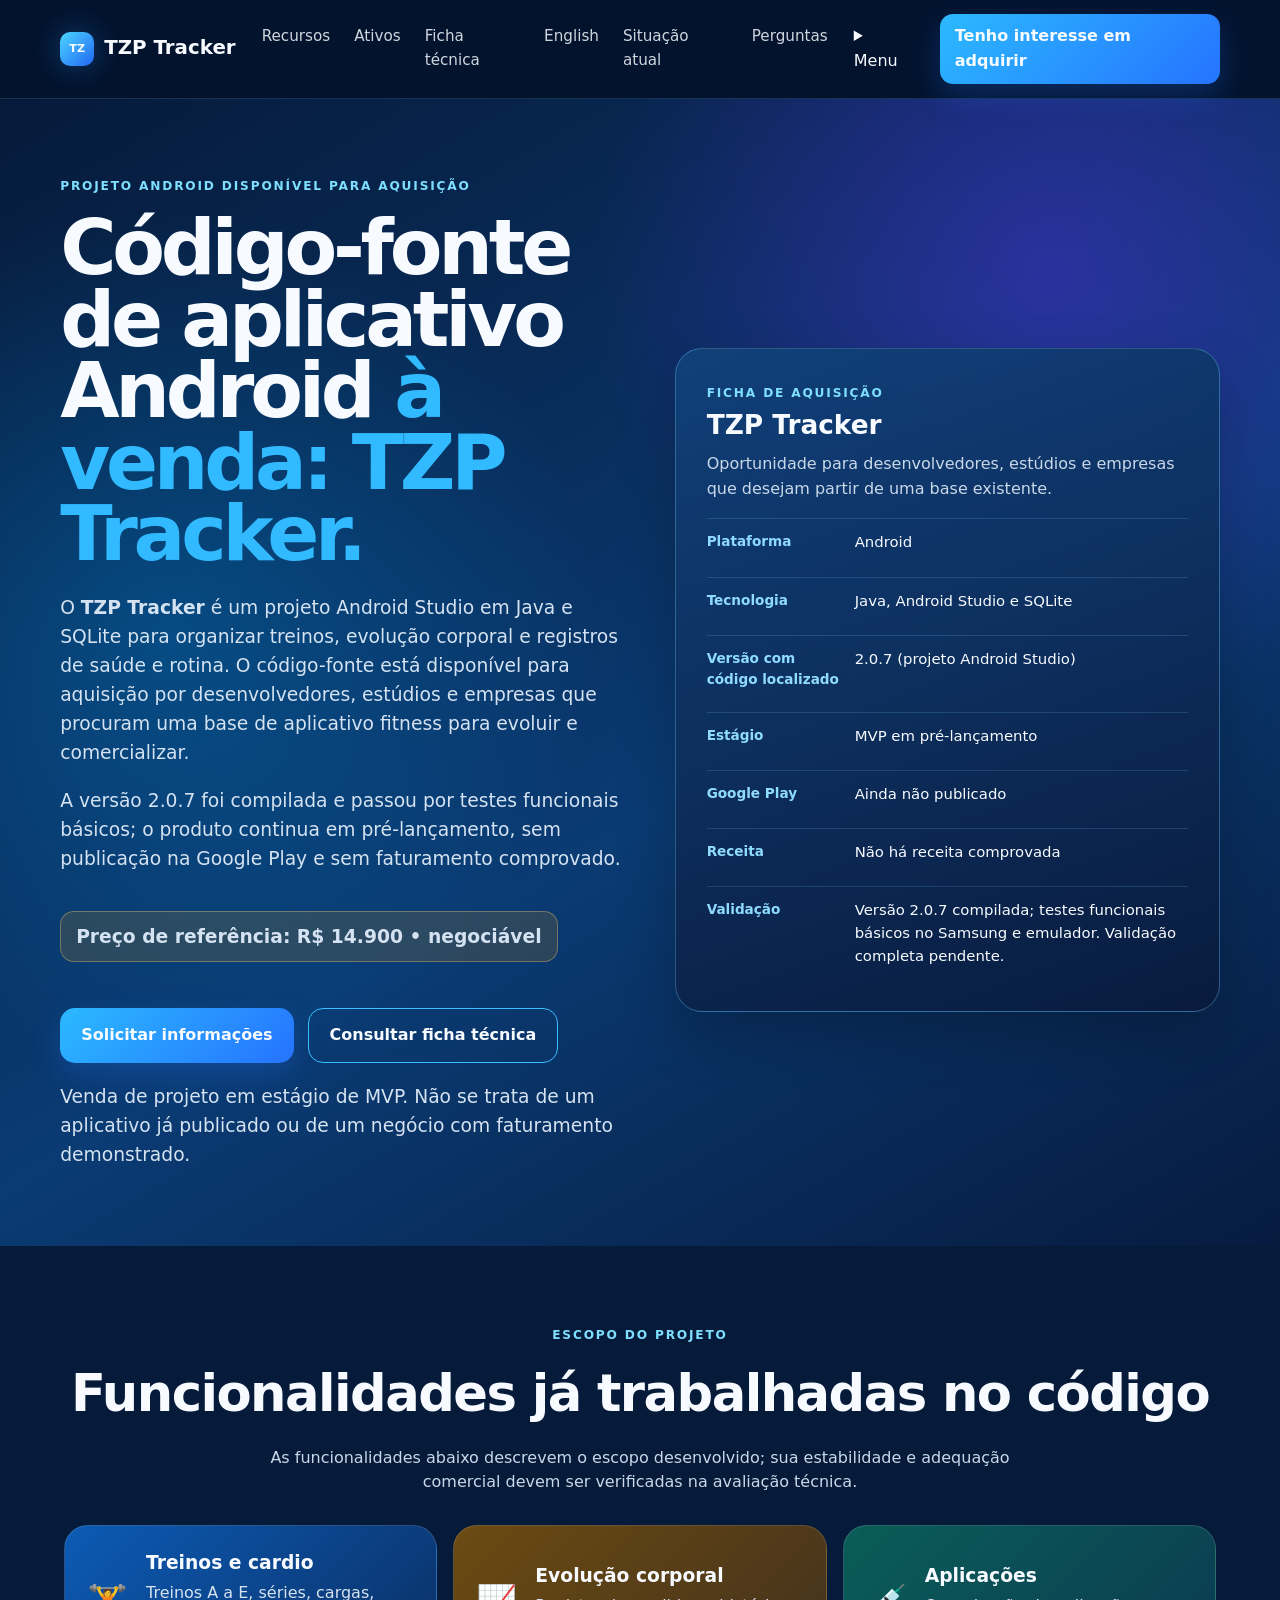
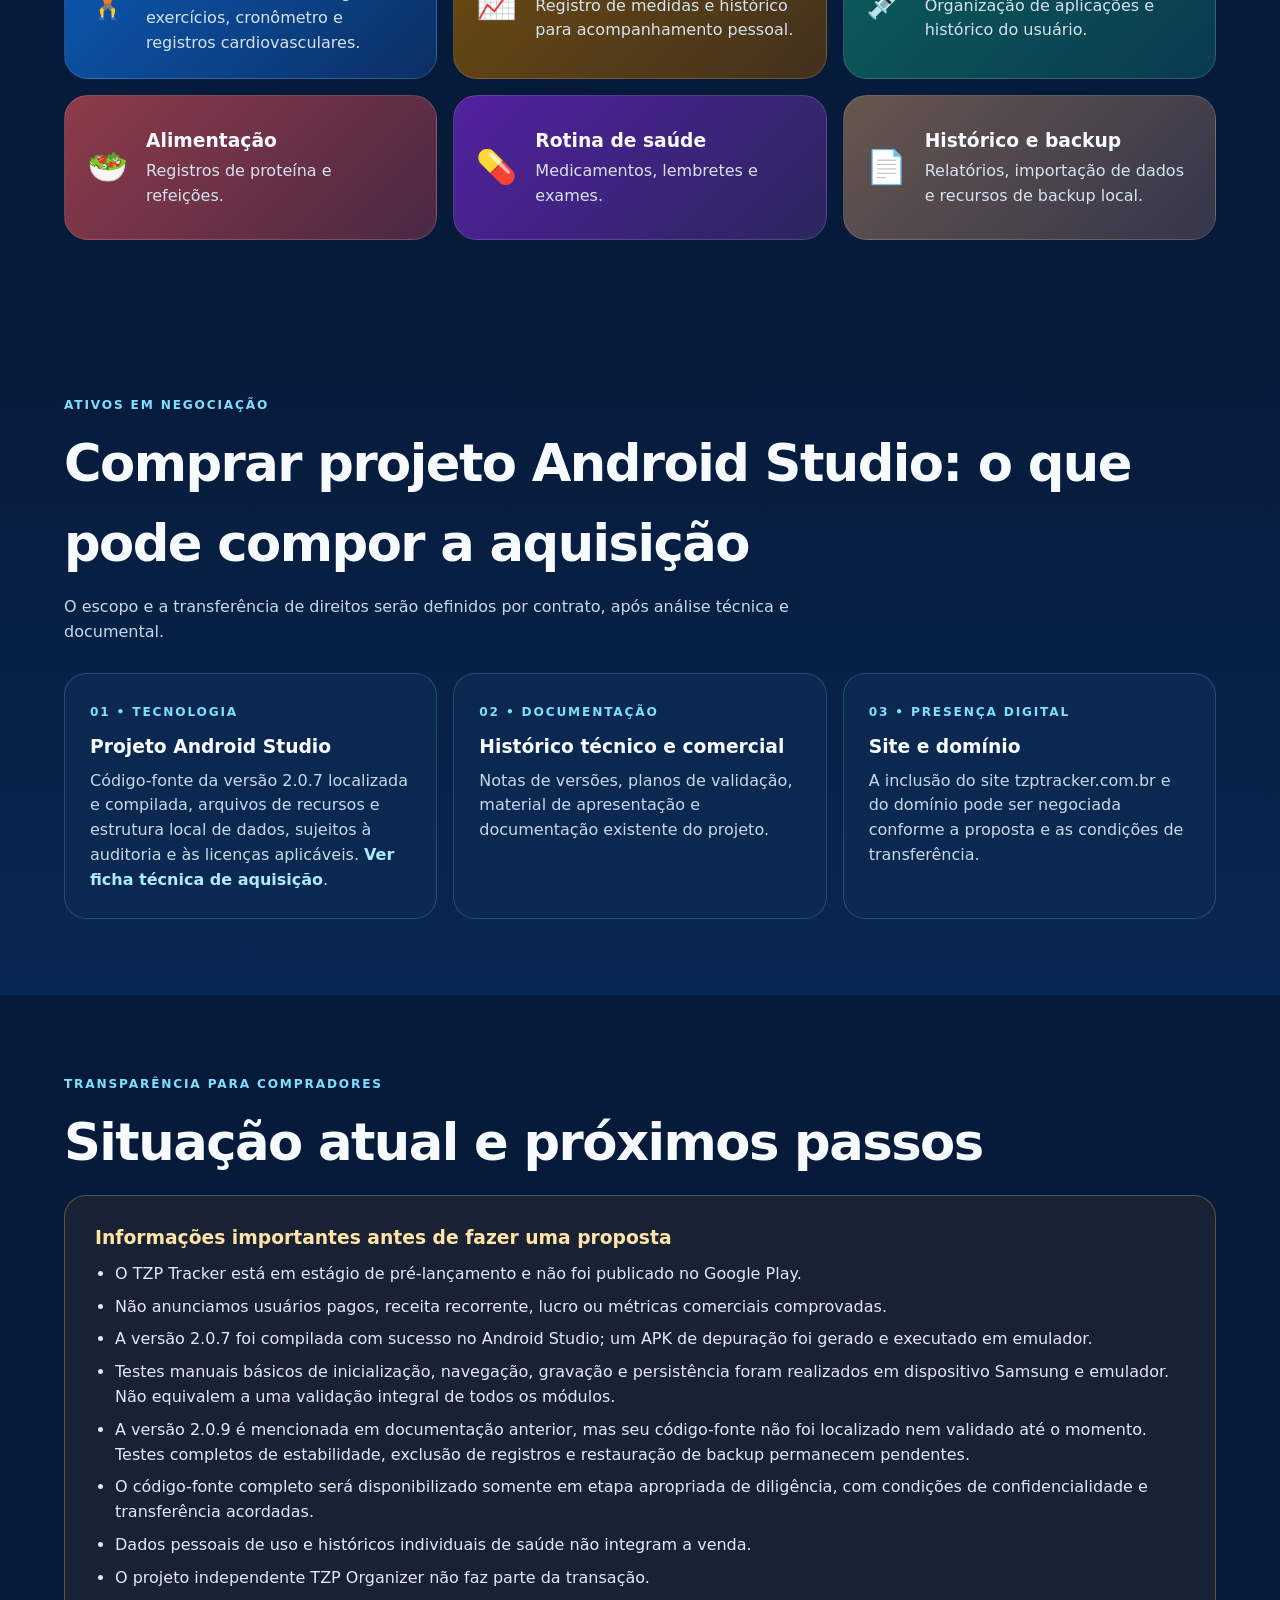
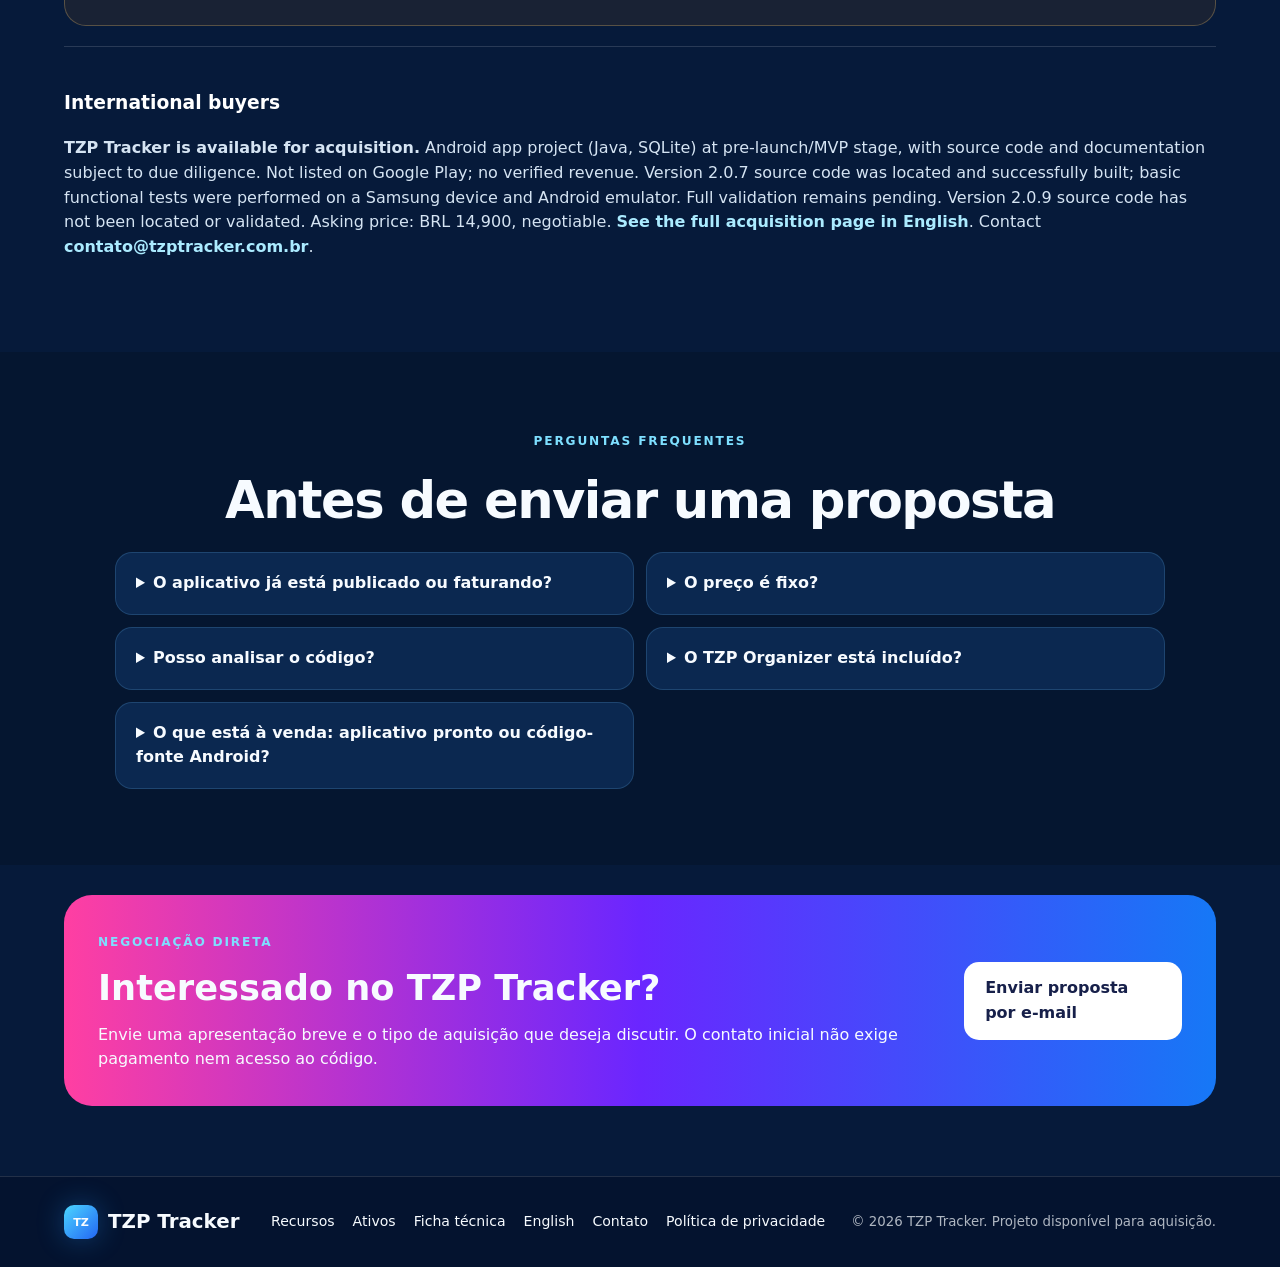
==== commit 064402a8: "Add no-JavaScript mobile navigation to index.html" ====
--- a/index.html
+++ b/index.html
@@ -52,6 +52,17 @@
       <a href="#transparencia">Situação atual</a>
       <a href="#faq">Perguntas</a>
     </nav>
+    <details class="mobile-menu">
+      <summary aria-label="Abrir menu de navegação">Menu</summary>
+      <div class="mobile-menu-links">
+        <a href="#recursos">Recursos</a>
+        <a href="#ativos">Ativos</a>
+        <a href="projeto-android/">Ficha técnica</a>
+        <a href="en/">English</a>
+        <a href="#transparencia">Situação atual</a>
+        <a href="#contato">Contato</a>
+      </div>
+    </details>
     <a class="btn small" href="mailto:contato@tzptracker.com.br?subject=Interesse%20na%20aquisicao%20do%20TZP%20Tracker">Tenho interesse em adquirir</a>
   </header>
   <main id="inicio">
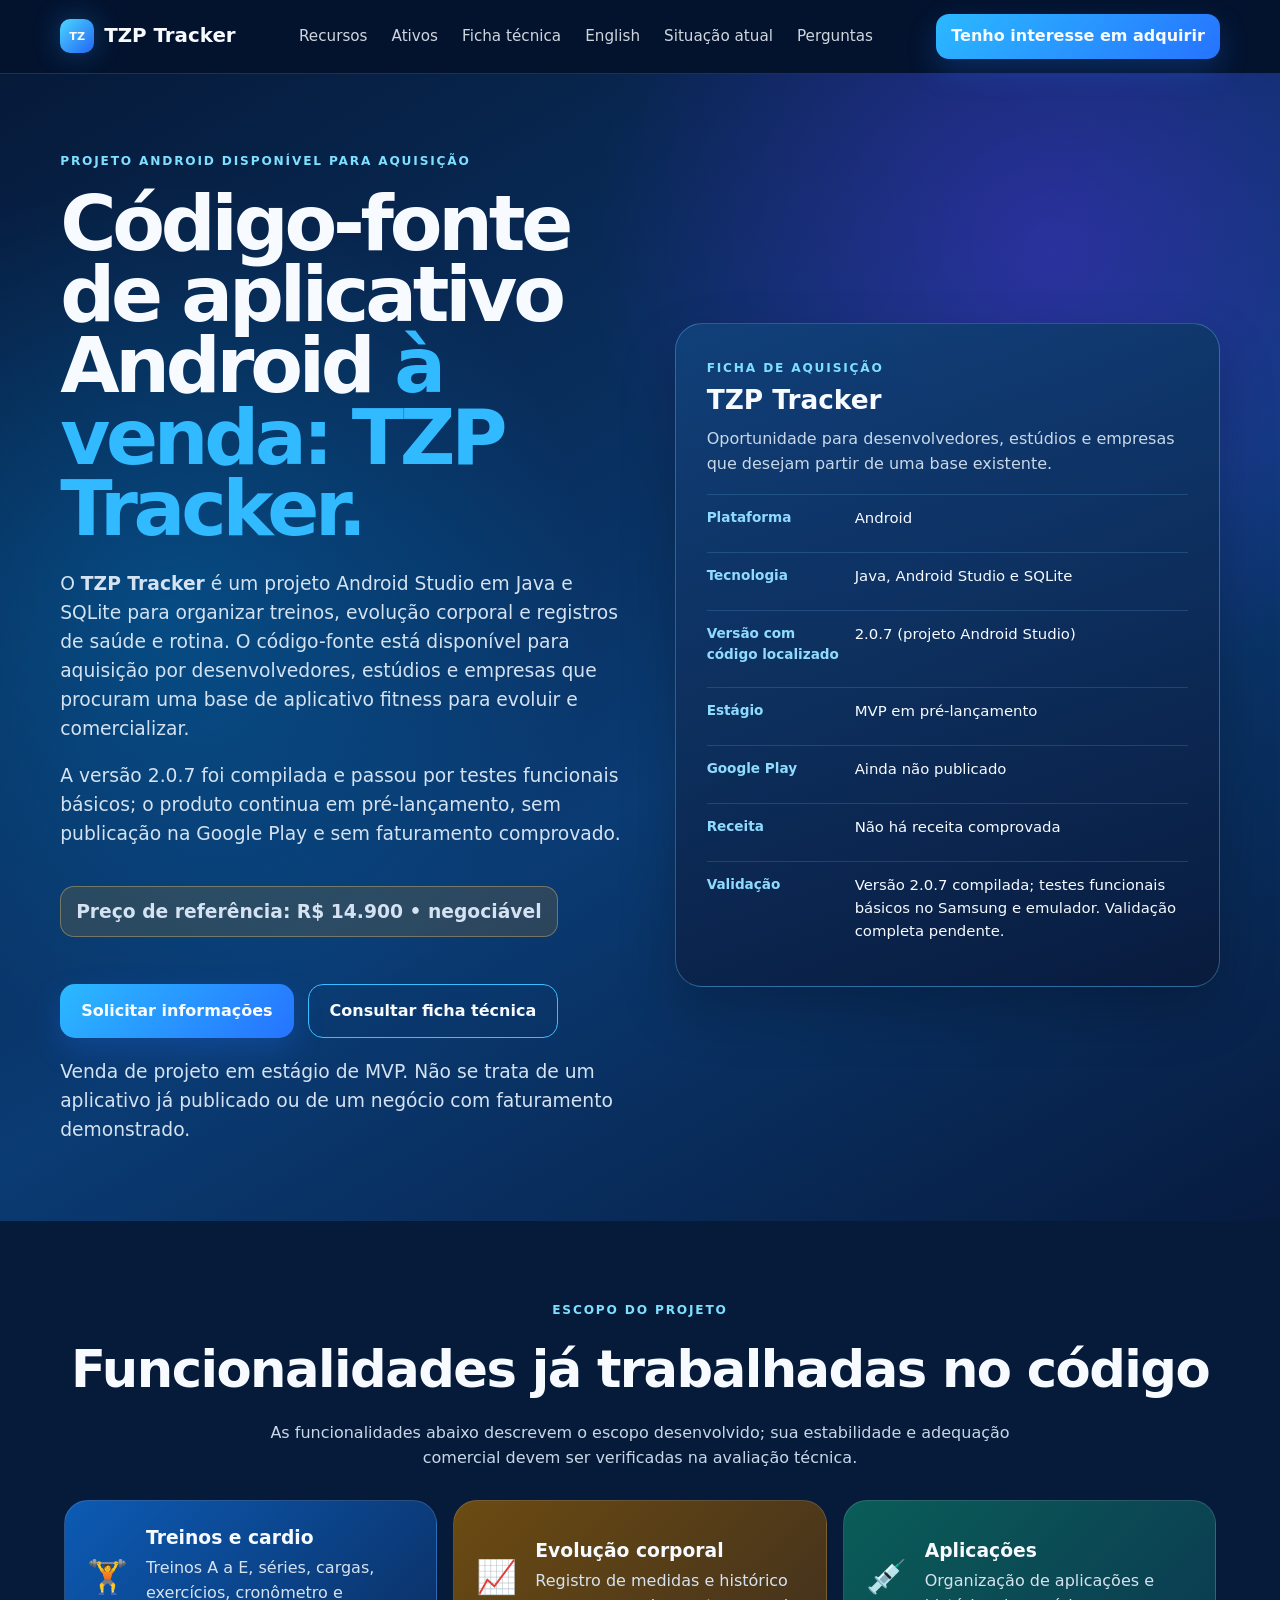
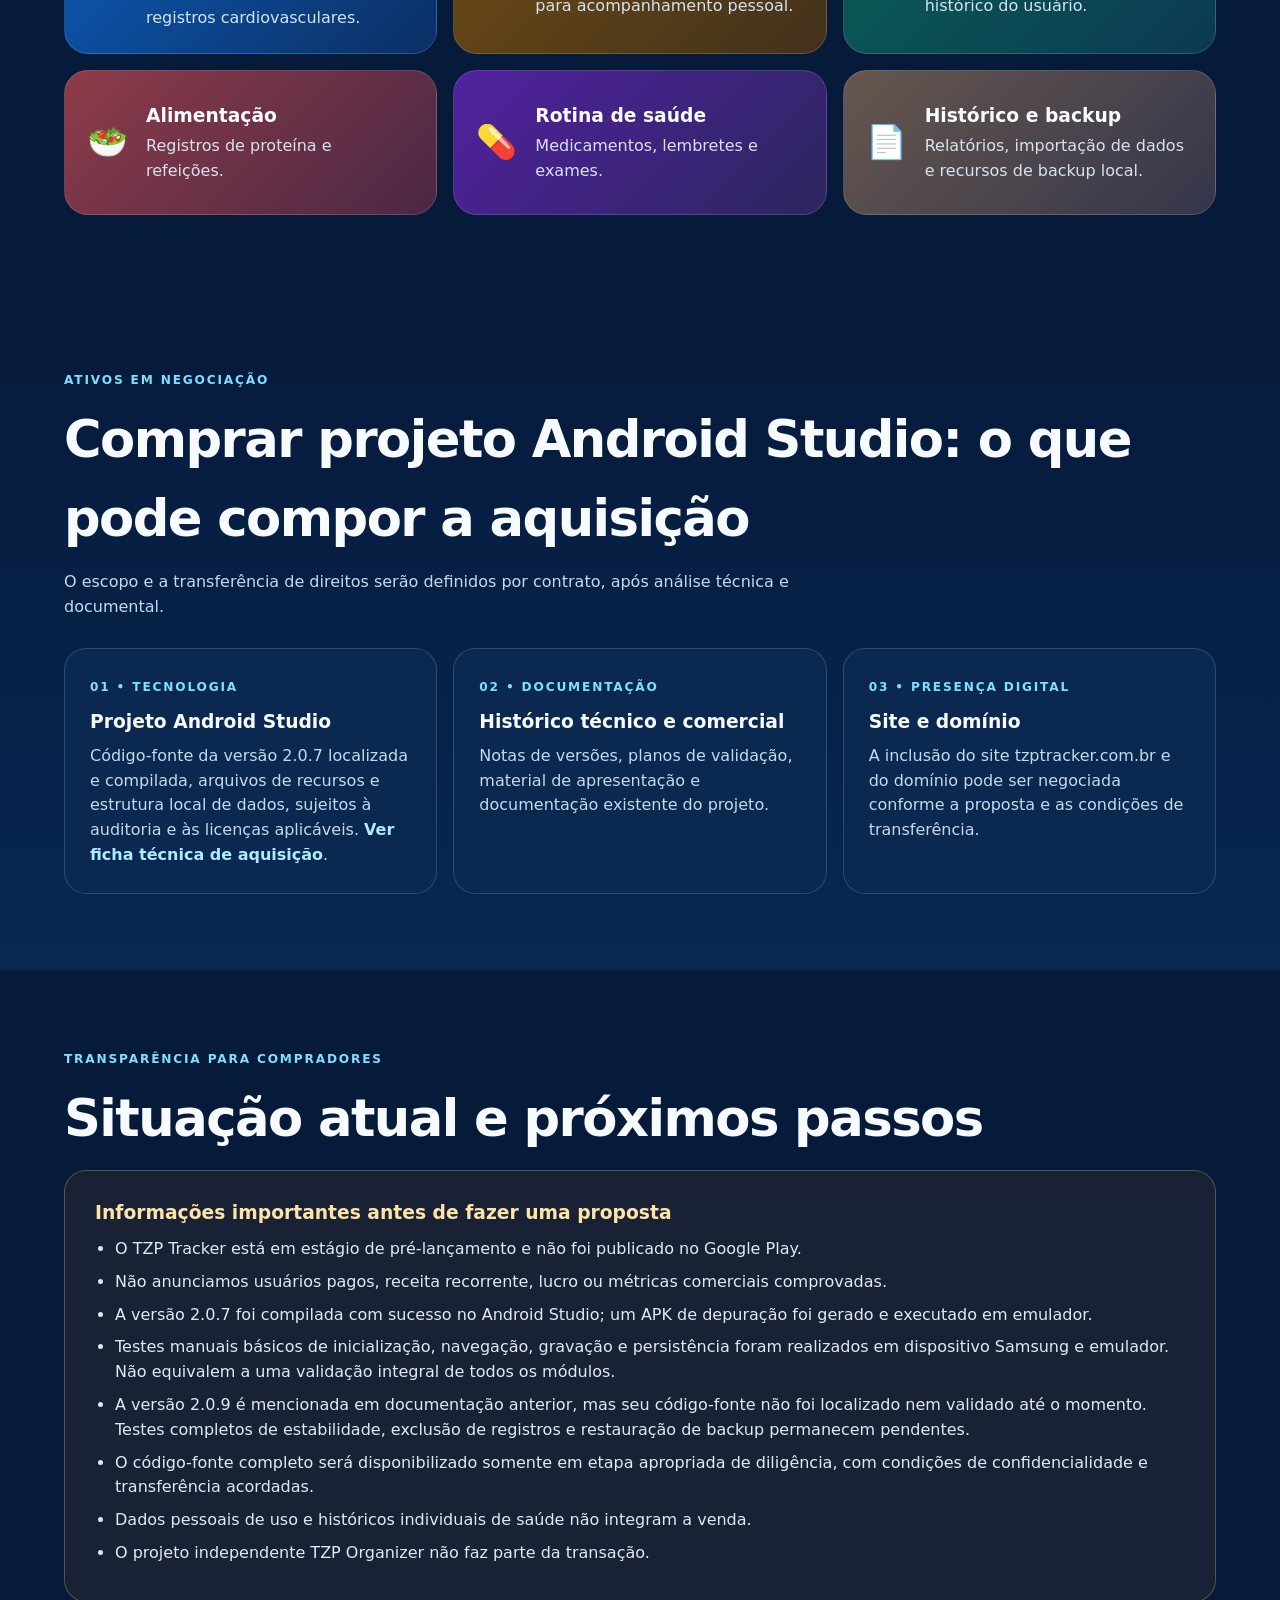
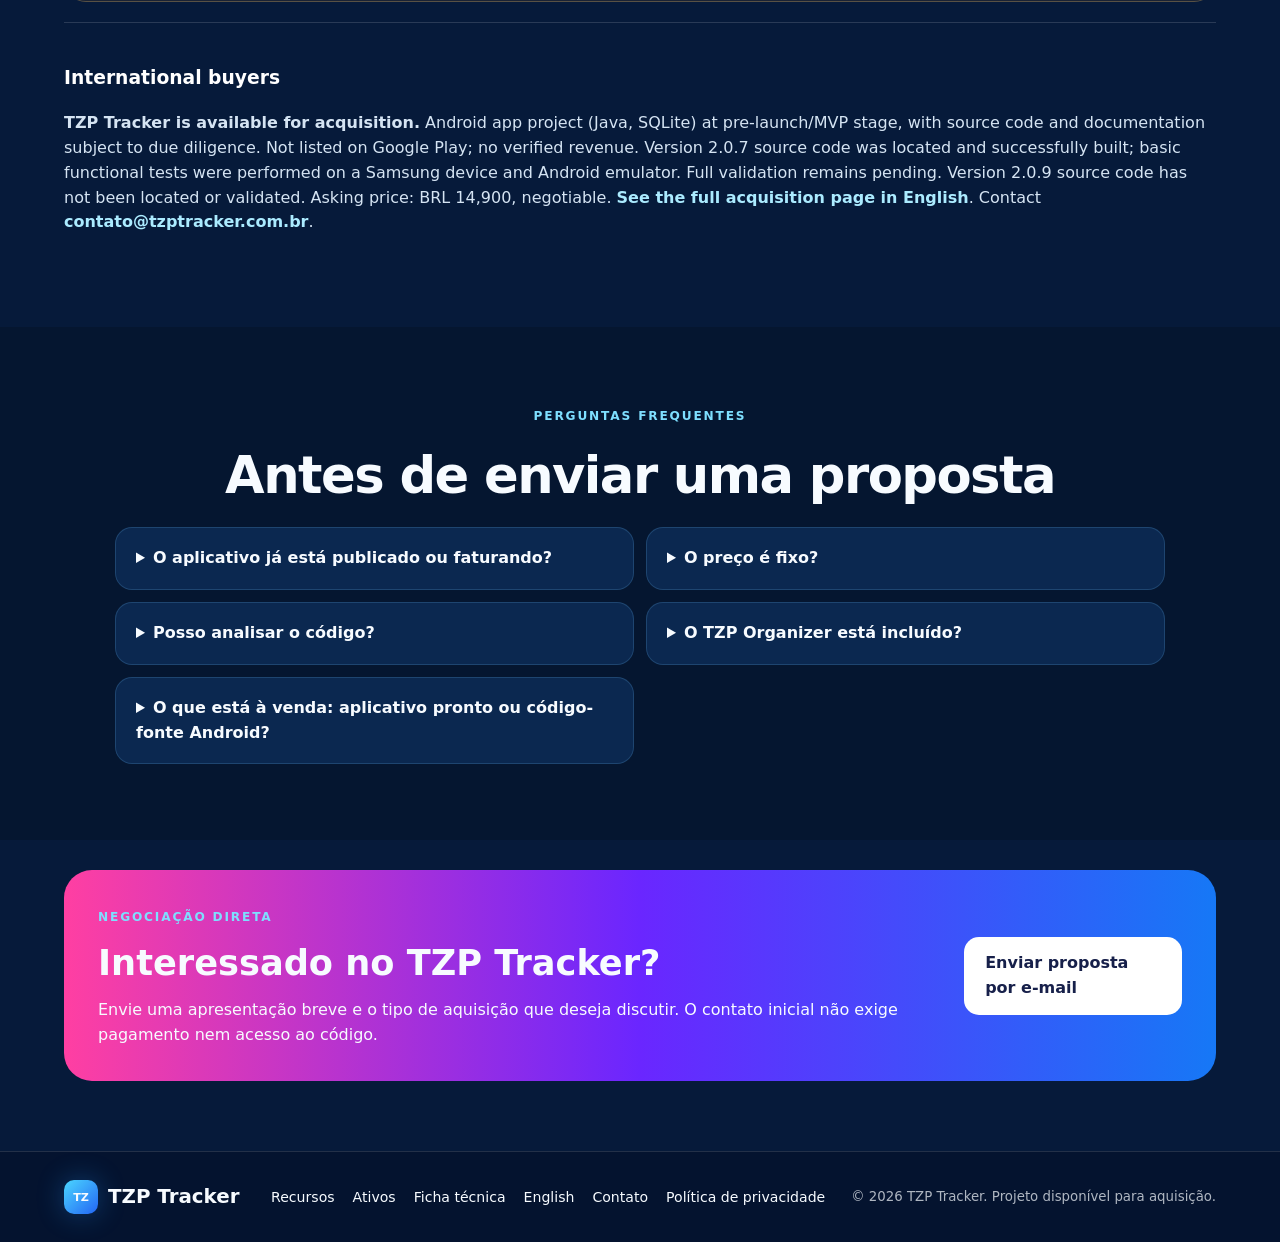
==== commit cf4f2b8b: "Instala GA4 (G-B40MPHFTS0) com eventos de lead e troca de idioma - analytics.js: gtag com sinais do " ====
--- a/index.html
+++ b/index.html
@@ -40,6 +40,8 @@
     @media(max-width:900px){.acquisition-grid{grid-template-columns:1fr}.sale-facts div{grid-template-columns:115px 1fr}}
     @media(max-width:760px){.hero{min-height:auto}.sale-panel{padding:22px}.sale-facts div{grid-template-columns:1fr;gap:3px}.faq-grid{grid-template-columns:1fr}}
   </style>
+  <script async src="https://www.googletagmanager.com/gtag/js?id=G-B40MPHFTS0"></script>
+  <script src="/analytics.js" defer></script>
 </head>
 <body>
   <header class="nav">
@@ -58,7 +60,7 @@
         <a href="#recursos">Recursos</a>
         <a href="#ativos">Ativos</a>
         <a href="projeto-android/">Ficha técnica</a>
-        <a href="en/">English</a>
+        <a href="en/" lang="en" hreflang="en">English</a>
         <a href="#transparencia">Situação atual</a>
         <a href="#contato">Contato</a>
       </div>
--- a/styles.css
+++ b/styles.css
@@ -19,3 +19,17 @@
   .choice-actions{flex-direction:column}
   .choice-actions a{text-align:center}
 }
+
+/* Accessible, script-free navigation for tablets and phones */
+.mobile-menu{display:none;position:relative;margin-left:auto;flex-shrink:0}
+.mobile-menu summary{list-style:none;cursor:pointer;padding:10px 15px;border:1px solid rgba(116,201,255,.48);border-radius:13px;font-weight:800;color:#fff;background:#0b3769;min-height:44px}
+.mobile-menu summary::-webkit-details-marker{display:none}
+.mobile-menu summary::after{content:" ▾";color:#8edbff}
+.mobile-menu[open] summary::after{content:" ▴"}
+.mobile-menu summary:focus-visible,.mobile-menu-links a:focus-visible{outline:3px solid #8edbff;outline-offset:3px}
+.mobile-menu-links{position:absolute;right:0;top:calc(100% + 10px);z-index:50;display:grid;gap:2px;min-width:210px;max-width:min(90vw,310px);padding:9px;background:#082952;border:1px solid rgba(116,201,255,.4);border-radius:16px;box-shadow:0 18px 40px rgba(0,0,0,.4)}
+.mobile-menu-links a{display:block;padding:11px 13px;border-radius:10px;color:#fff;text-decoration:none;font-size:.94rem}
+.mobile-menu-links a:hover{background:#145087}
+@media(max-width:1180px){.nav .mobile-menu{display:block}}
+@media(max-width:760px){.nav{gap:10px}.nav .brand{font-size:1.02rem}.nav .brand-mark{width:31px;height:31px}}
+@media(max-width:360px){.nav .brand{font-size:.94rem}.mobile-menu summary{padding:9px 11px}}
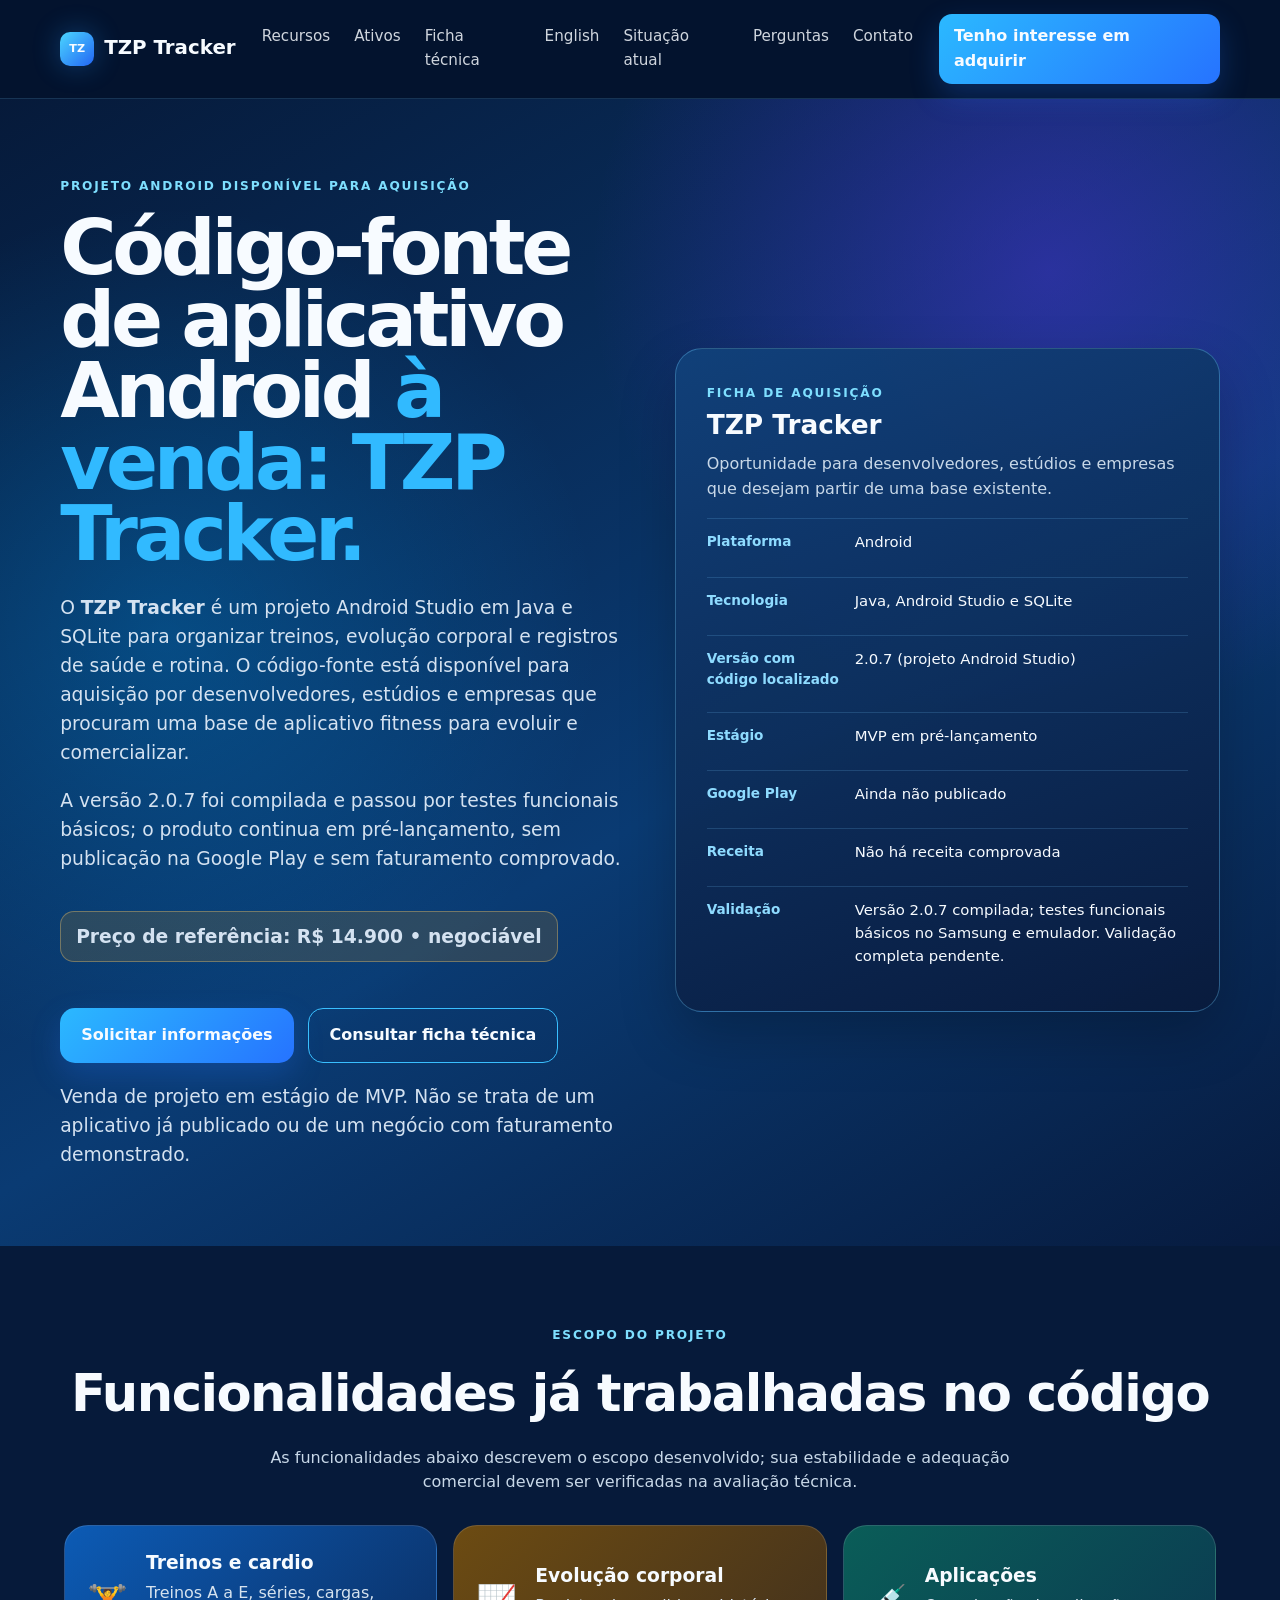
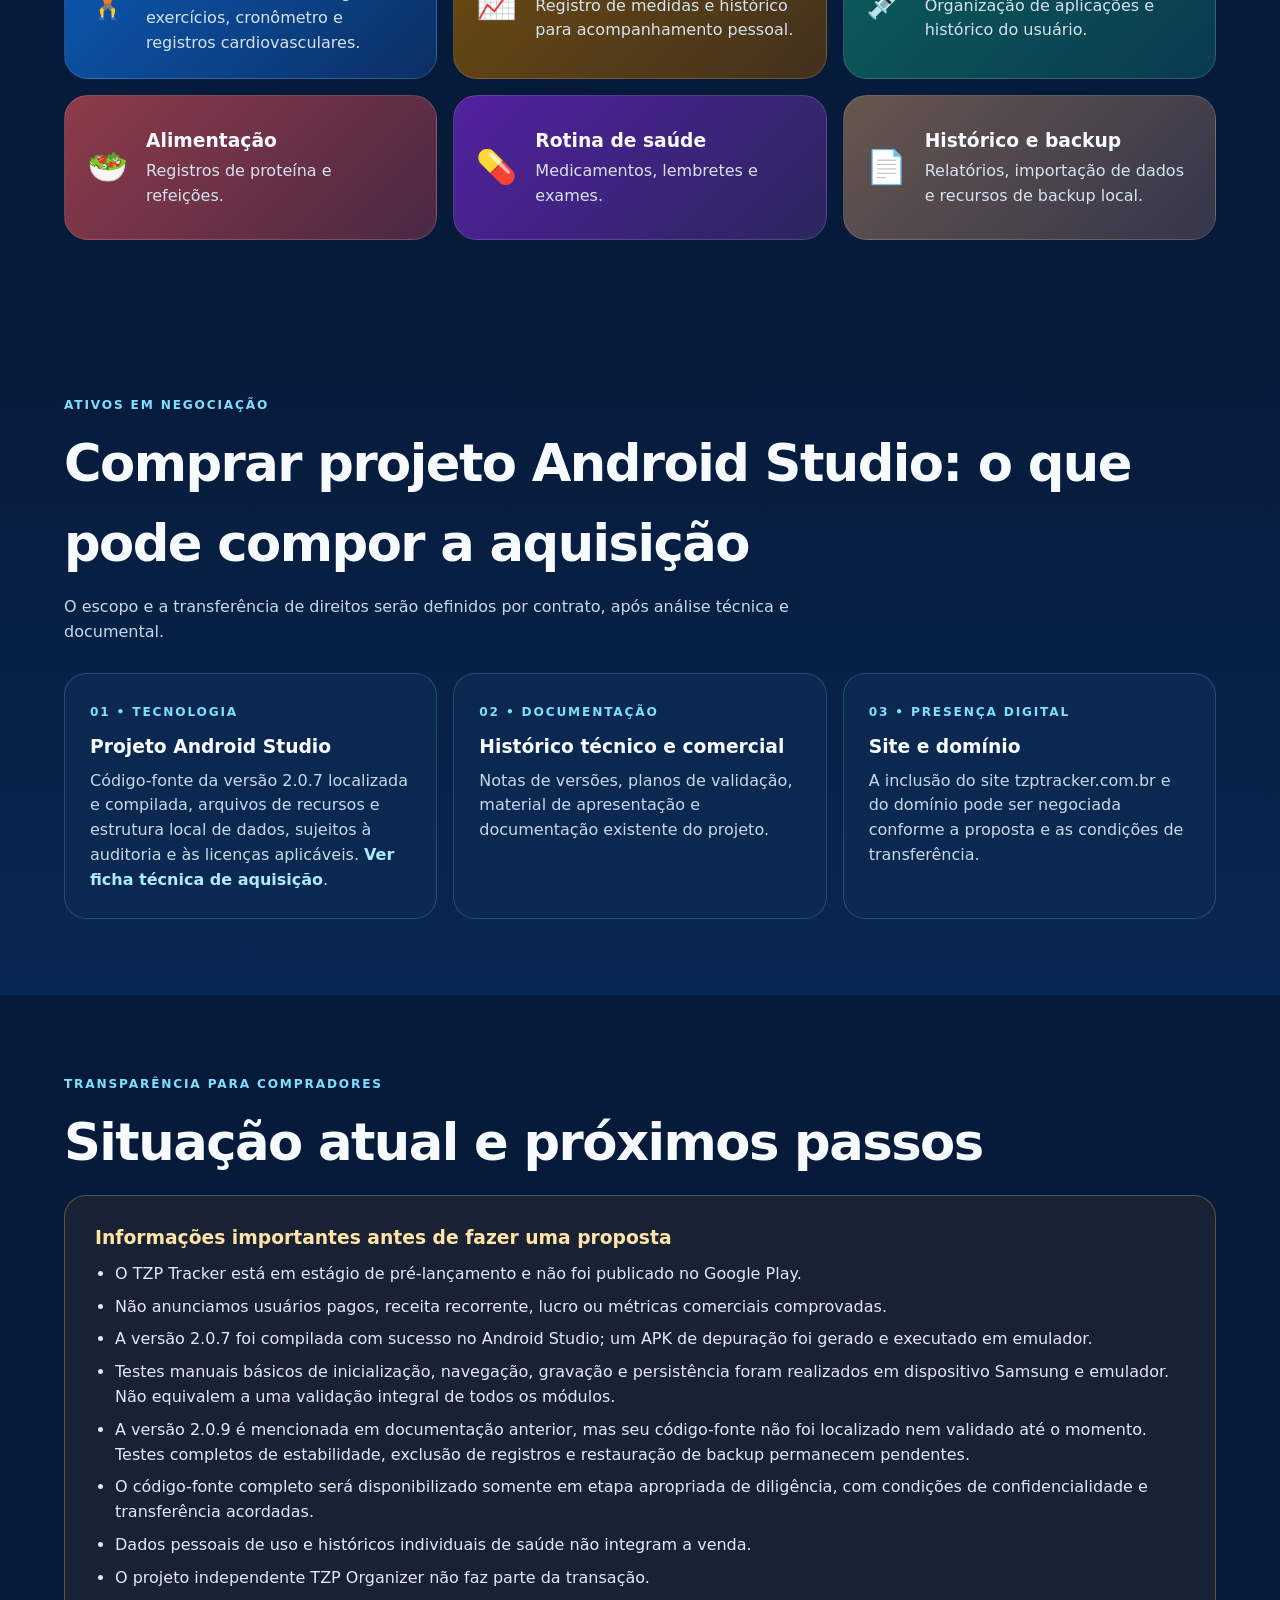
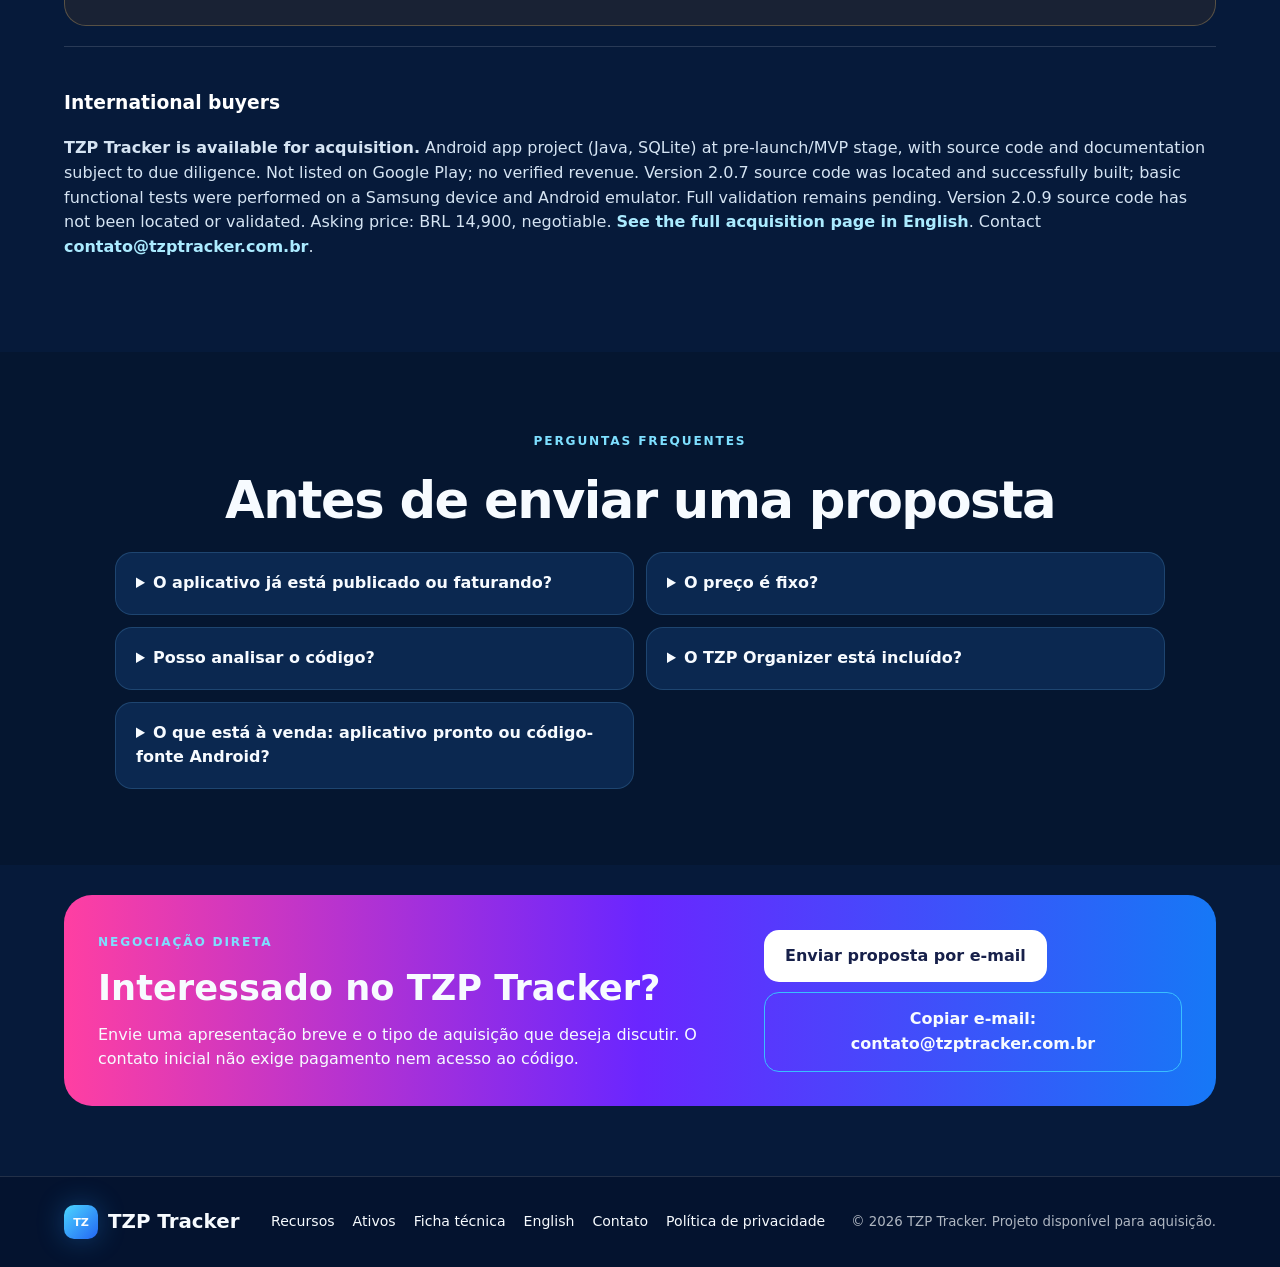
==== commit fcbe1c8e: "SEO técnico: imagem social, dados estruturados, 404 e botão Copiar e-mail - og-image.png 1200x630 + " ====
--- a/index.html
+++ b/index.html
@@ -11,10 +11,18 @@
   <meta property="og:type" content="website">
   <meta property="og:locale" content="pt_BR">
   <meta property="og:url" content="https://tzptracker.com.br/">
+  <meta property="og:site_name" content="TZP Tracker">
+  <meta property="og:image" content="https://tzptracker.com.br/og-image.png">
+  <meta property="og:image:width" content="1200">
+  <meta property="og:image:height" content="630">
+  <meta property="og:image:alt" content="TZP Tracker: código-fonte de app Android à venda (Java, Android Studio, SQLite)">
+  <meta name="twitter:card" content="summary_large_image">
   <link rel="canonical" href="https://tzptracker.com.br/">
   <link rel="alternate" hreflang="pt-BR" href="https://tzptracker.com.br/">
   <link rel="alternate" hreflang="en" href="https://tzptracker.com.br/en/">
+  <link rel="alternate" hreflang="x-default" href="https://tzptracker.com.br/">
   <link rel="icon" href="favicon.svg" type="image/svg+xml">
+  <link rel="apple-touch-icon" href="/apple-touch-icon.png">
   <link rel="stylesheet" href="styles.css">
   <style>
     .sale-panel{border:1px solid rgba(108,205,255,.34);border-radius:27px;background:linear-gradient(160deg,rgba(17,65,122,.97),rgba(9,27,61,.97));padding:31px;box-shadow:0 24px 55px rgba(0,0,0,.22)}
@@ -37,9 +45,38 @@
     .english-summary{border-top:1px solid rgba(255,255,255,.14);padding-top:22px;margin-top:20px;color:#d5e4f3}
     .english-summary h3{color:white}
     .faq-grid{grid-template-columns:1fr 1fr}
+    button.btn{font:inherit;font-weight:800;color:inherit;cursor:pointer}
     @media(max-width:900px){.acquisition-grid{grid-template-columns:1fr}.sale-facts div{grid-template-columns:115px 1fr}}
     @media(max-width:760px){.hero{min-height:auto}.sale-panel{padding:22px}.sale-facts div{grid-template-columns:1fr;gap:3px}.faq-grid{grid-template-columns:1fr}}
   </style>
+  <script type="application/ld+json">
+{
+    "@context": "https://schema.org",
+    "@graph": [
+      {
+        "@type": "Organization",
+        "@id": "https://tzptracker.com.br/#org",
+        "name": "TZP Tracker",
+        "url": "https://tzptracker.com.br/",
+        "logo": "https://tzptracker.com.br/apple-touch-icon.png",
+        "email": "contato@tzptracker.com.br"
+      },
+      {
+        "@type": "WebSite",
+        "@id": "https://tzptracker.com.br/#site",
+        "name": "TZP Tracker",
+        "url": "https://tzptracker.com.br/",
+        "inLanguage": [
+          "pt-BR",
+          "en"
+        ],
+        "publisher": {
+          "@id": "https://tzptracker.com.br/#org"
+        }
+      }
+    ]
+  }
+  </script>
   <script async src="https://www.googletagmanager.com/gtag/js?id=G-B40MPHFTS0"></script>
   <script src="/analytics.js" defer></script>
 </head>
@@ -53,6 +90,7 @@
       <a href="en/" lang="en" hreflang="en">English</a>
       <a href="#transparencia">Situação atual</a>
       <a href="#faq">Perguntas</a>
+      <a href="#contato">Contato</a>
     </nav>
     <details class="mobile-menu">
       <summary aria-label="Abrir menu de navegação">Menu</summary>
@@ -172,6 +210,7 @@
       </div>
       <div class="cta-actions">
         <a class="btn light" href="mailto:contato@tzptracker.com.br?subject=Proposta%20de%20aquisicao%20TZP%20Tracker">Enviar proposta por e-mail</a>
+        <button type="button" class="btn ghost light-ghost" data-copy-email="contato@tzptracker.com.br">Copiar e-mail: contato@tzptracker.com.br</button>
       </div>
     </section>
   </main>
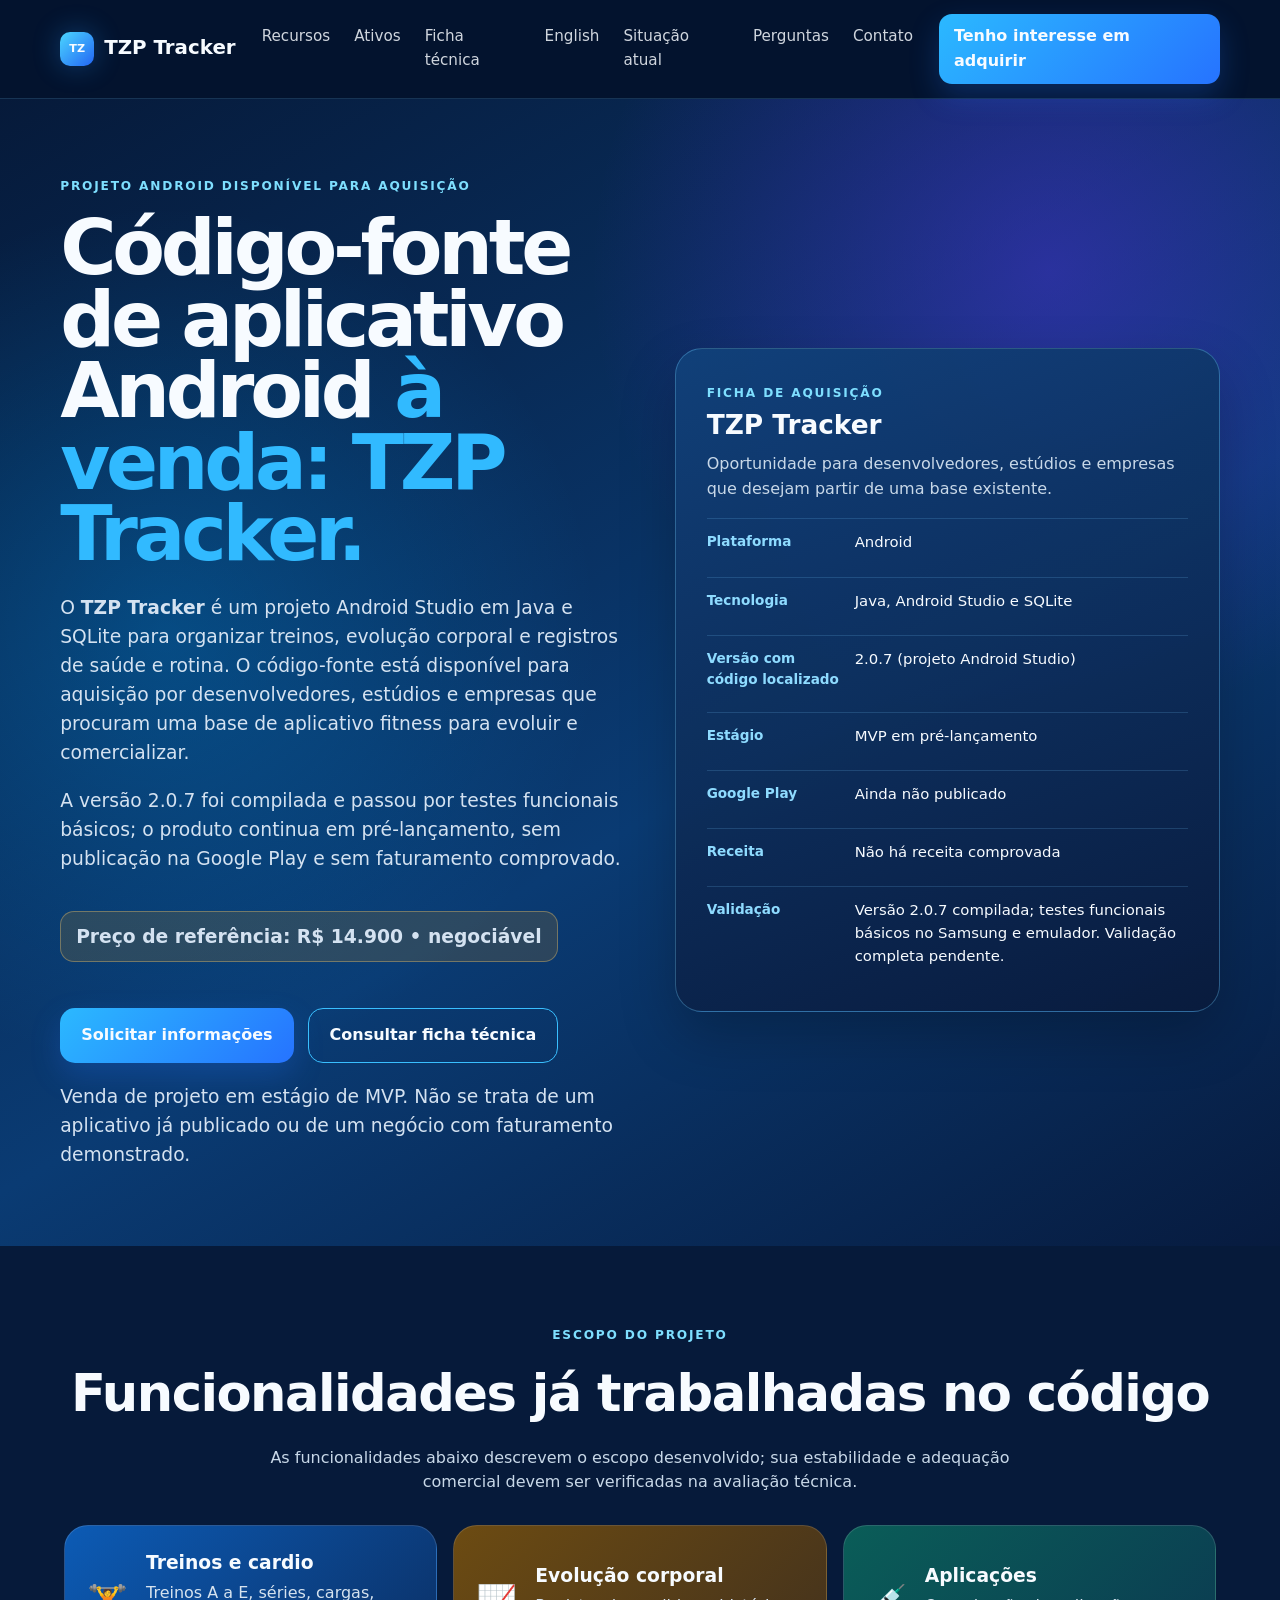
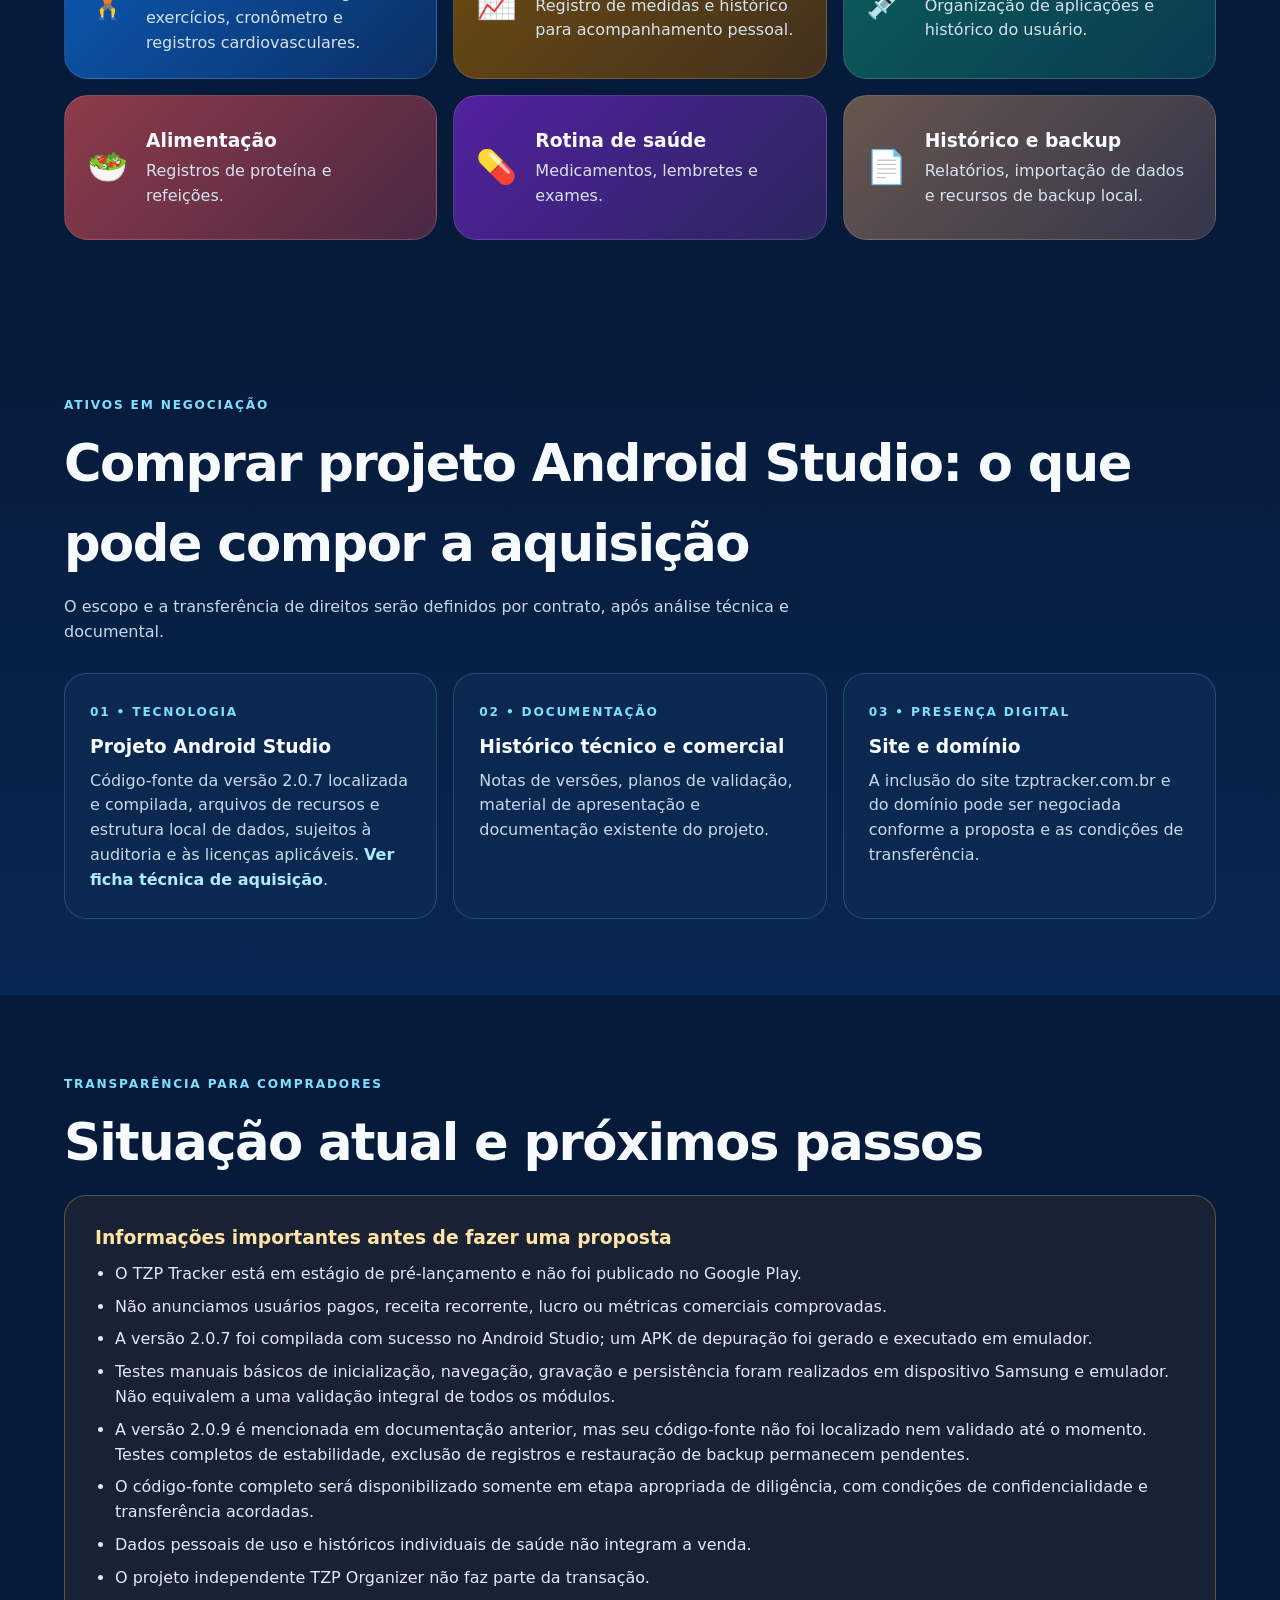
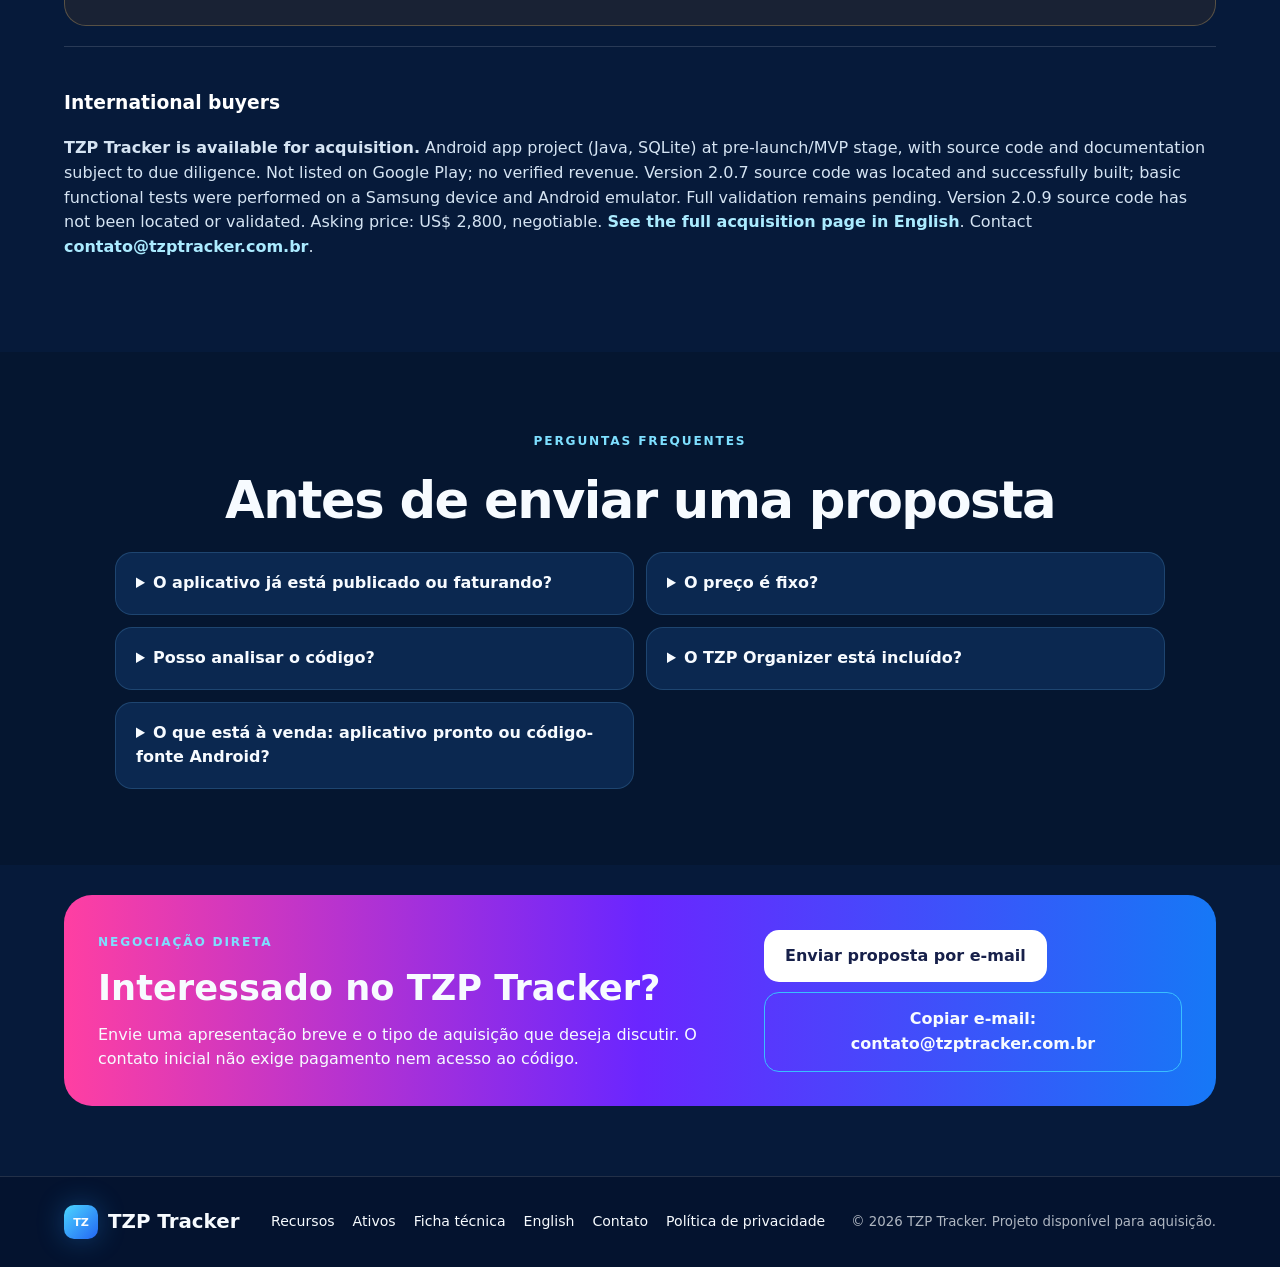
==== commit ddea51d7: "Preço em US$ 2.800 para compradores internacionais Página /en/ e resumo em inglês da home passam a m" ====
--- a/index.html
+++ b/index.html
@@ -184,7 +184,7 @@
       </div>
       <div class="english-summary" lang="en">
         <h3>International buyers</h3>
-        <p><strong>TZP Tracker is available for acquisition.</strong> Android app project (Java, SQLite) at pre-launch/MVP stage, with source code and documentation subject to due diligence. Not listed on Google Play; no verified revenue. Version 2.0.7 source code was located and successfully built; basic functional tests were performed on a Samsung device and Android emulator. Full validation remains pending. Version 2.0.9 source code has not been located or validated. Asking price: BRL 14,900, negotiable. <a class="text-link" href="en/" hreflang="en">See the full acquisition page in English</a>. Contact <a class="text-link" href="mailto:contato@tzptracker.com.br?subject=TZP%20Tracker%20acquisition%20inquiry">contato@tzptracker.com.br</a>.</p>
+        <p><strong>TZP Tracker is available for acquisition.</strong> Android app project (Java, SQLite) at pre-launch/MVP stage, with source code and documentation subject to due diligence. Not listed on Google Play; no verified revenue. Version 2.0.7 source code was located and successfully built; basic functional tests were performed on a Samsung device and Android emulator. Full validation remains pending. Version 2.0.9 source code has not been located or validated. Asking price: US$ 2,800, negotiable. <a class="text-link" href="en/" hreflang="en">See the full acquisition page in English</a>. Contact <a class="text-link" href="mailto:contato@tzptracker.com.br?subject=TZP%20Tracker%20acquisition%20inquiry">contato@tzptracker.com.br</a>.</p>
       </div>
     </section>
 
